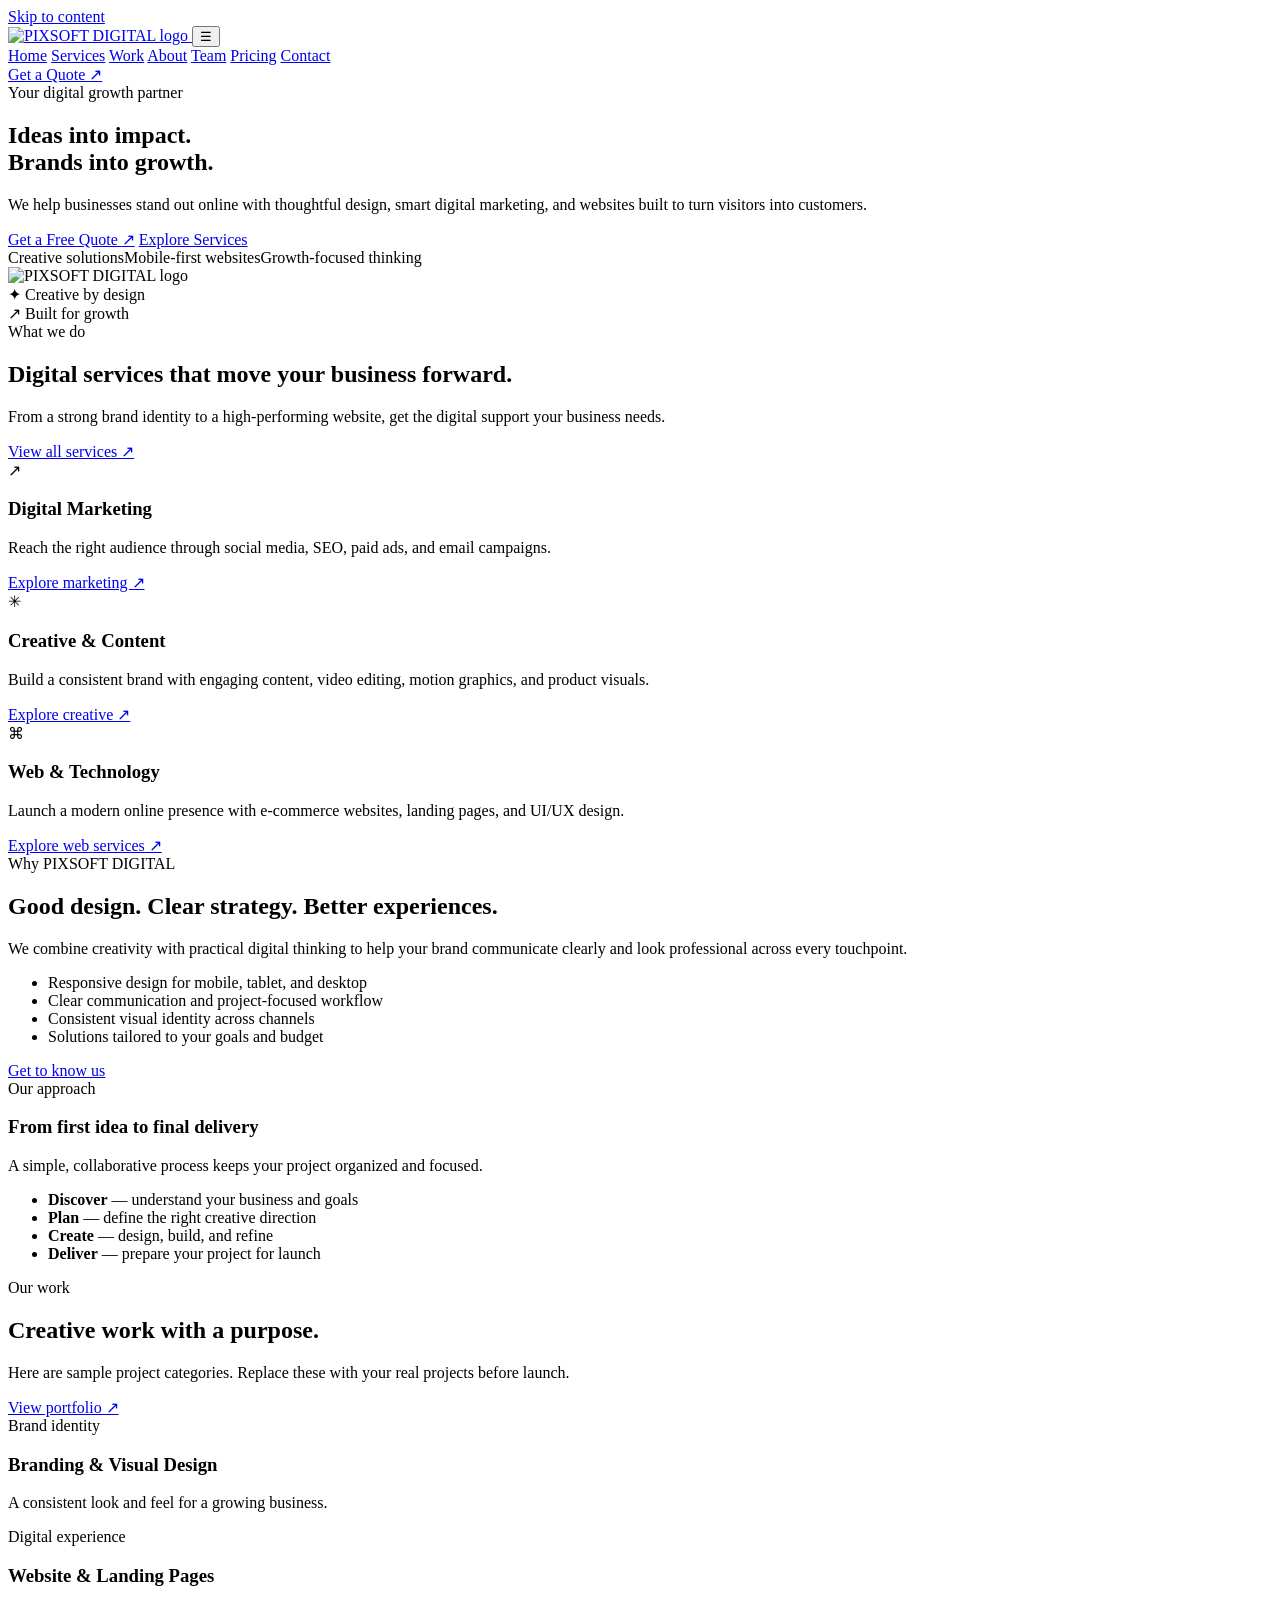
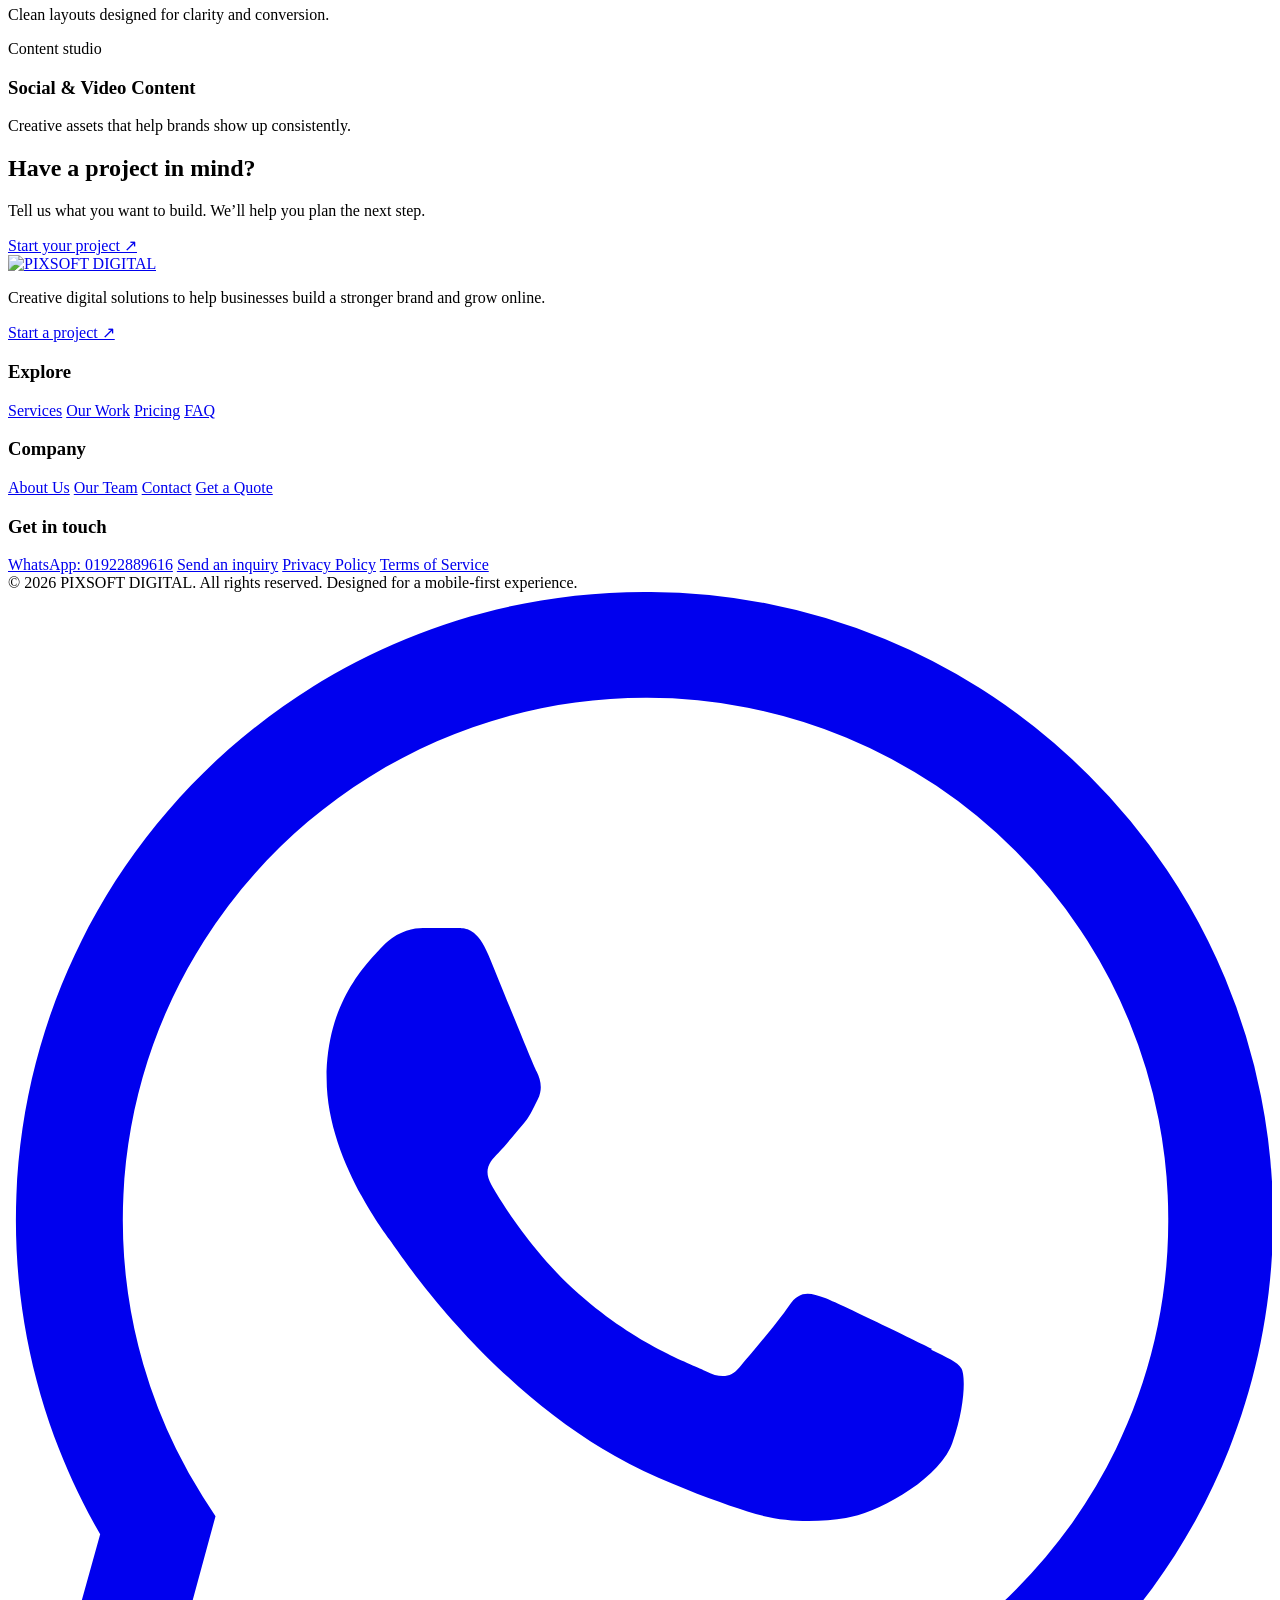
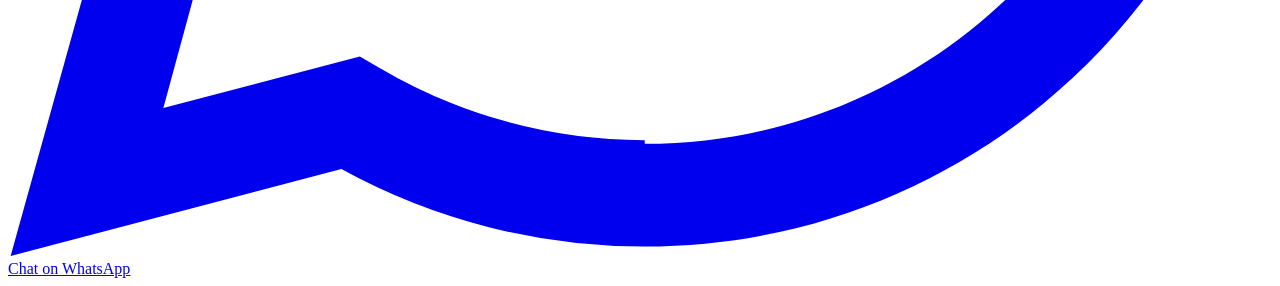
==== index.html @ 7b4cb377 "Add files via upload" ====
<!doctype html>
<html lang="en">
<head>
  <meta charset="utf-8">
  <meta name="viewport" content="width=device-width, initial-scale=1, viewport-fit=cover">
  <meta name="theme-color" content="#050b19">
  <meta name="description" content="PIXSOFT DIGITAL offers creative digital marketing, branding, design, and web solutions for growing businesses.">
  <title>Digital Agency | PIXSOFT DIGITAL</title>
  <link rel="icon" href="assets/pixsoft-digital-logo.png" type="image/png">
  <link rel="stylesheet" href="assets/css/style.css">
</head>
<body>

<a class="skip-link" href="#main">Skip to content</a>
<header class="site-header">
  <div class="container nav-wrap">
    <a class="brand" href="index.html" aria-label="PIXSOFT DIGITAL home">
      <img src="assets/pixsoft-digital-logo.png" alt="PIXSOFT DIGITAL logo">
    </a>
    <button class="menu-toggle" type="button" aria-label="Open navigation menu" aria-expanded="false">☰</button>
    <nav class="nav-links" aria-label="Main navigation">
      <a href="index.html">Home</a>
      <a href="services.html">Services</a>
      <a href="portfolio.html">Work</a>
      <a href="about.html">About</a>
      <a href="team.html">Team</a>
      <a href="pricing.html">Pricing</a>
      <a href="contact.html">Contact</a>
    </nav>
    <a class="nav-cta" href="quote.html">Get a Quote <span aria-hidden="true">↗</span></a>
  </div>
</header>

<main id="main">

<section class="hero">
  <div class="container hero-grid">
    <div>
      <span class="eyebrow">Your digital growth partner</span>
      <h1>Ideas into impact.<br><span class="gradient-text">Brands into growth.</span></h1>
      <p class="lead">We help businesses stand out online with thoughtful design, smart digital marketing, and websites built to turn visitors into customers.</p>
      <div class="hero-actions">
        <a class="btn btn-primary" href="quote.html">Get a Free Quote <span>↗</span></a>
        <a class="btn btn-secondary" href="services.html">Explore Services</a>
      </div>
      <div class="hero-note"><span>Creative solutions</span><span>Mobile-first websites</span><span>Growth-focused thinking</span></div>
    </div>
    <div class="hero-art" aria-label="PIXSOFT DIGITAL brand artwork">
      <div class="hero-orb"></div>
      <div class="hero-logo-card"><img src="assets/pixsoft-digital-logo.png" alt="PIXSOFT DIGITAL logo"></div>
      <div class="float-chip one">✦ Creative by design</div>
      <div class="float-chip two">↗ Built for growth</div>
    </div>
  </div>
</section>
<section class="section">
  <div class="container">
    <div class="section-head"><div><span class="eyebrow">What we do</span><h2>Digital services that move <span class="gradient-text">your business forward.</span></h2><p>From a strong brand identity to a high-performing website, get the digital support your business needs.</p></div><a class="text-link" href="services.html">View all services ↗</a></div>
    <div class="cards">
      <article class="card"><div class="service-icon">↗</div><h3>Digital Marketing</h3><p>Reach the right audience through social media, SEO, paid ads, and email campaigns.</p><a class="text-link" href="services.html#digital-marketing">Explore marketing ↗</a></article>
      <article class="card"><div class="service-icon">✳</div><h3>Creative & Content</h3><p>Build a consistent brand with engaging content, video editing, motion graphics, and product visuals.</p><a class="text-link" href="services.html#creative-content">Explore creative ↗</a></article>
      <article class="card"><div class="service-icon">⌘</div><h3>Web & Technology</h3><p>Launch a modern online presence with e-commerce websites, landing pages, and UI/UX design.</p><a class="text-link" href="services.html#web-technology">Explore web services ↗</a></article>
    </div>
  </div>
</section>
<section class="section">
  <div class="container split">
    <div><span class="eyebrow">Why PIXSOFT DIGITAL</span><h2>Good design. Clear strategy. <span class="gradient-text">Better experiences.</span></h2><p class="lead">We combine creativity with practical digital thinking to help your brand communicate clearly and look professional across every touchpoint.</p><ul class="check-list"><li>Responsive design for mobile, tablet, and desktop</li><li>Clear communication and project-focused workflow</li><li>Consistent visual identity across channels</li><li>Solutions tailored to your goals and budget</li></ul><div class="hero-actions"><a class="btn btn-secondary" href="about.html">Get to know us</a></div></div>
    <div class="feature-panel"><span class="eyebrow">Our approach</span><h3>From first idea to final delivery</h3><p class="muted">A simple, collaborative process keeps your project organized and focused.</p><ul class="check-list"><li><strong>Discover</strong> — understand your business and goals</li><li><strong>Plan</strong> — define the right creative direction</li><li><strong>Create</strong> — design, build, and refine</li><li><strong>Deliver</strong> — prepare your project for launch</li></ul></div>
  </div>
</section>
<section class="section">
  <div class="container">
    <div class="section-head"><div><span class="eyebrow">Our work</span><h2>Creative work with a <span class="gradient-text">purpose.</span></h2><p>Here are sample project categories. Replace these with your real projects before launch.</p></div><a class="text-link" href="portfolio.html">View portfolio ↗</a></div>
    <div class="cards">
      <article class="card project-card"><div class="project-visual"><span>Brand identity</span></div><div class="project-copy"><h3>Branding & Visual Design</h3><p>A consistent look and feel for a growing business.</p></div></article>
      <article class="card project-card"><div class="project-visual alt"><span>Digital experience</span></div><div class="project-copy"><h3>Website & Landing Pages</h3><p>Clean layouts designed for clarity and conversion.</p></div></article>
      <article class="card project-card"><div class="project-visual purple"><span>Content studio</span></div><div class="project-copy"><h3>Social & Video Content</h3><p>Creative assets that help brands show up consistently.</p></div></article>
    </div>
  </div>
</section>
<section class="section"><div class="container"><div class="cta-band"><div><h2>Have a project in mind?</h2><p>Tell us what you want to build. We’ll help you plan the next step.</p></div><a class="btn btn-primary" href="quote.html">Start your project ↗</a></div></div></section>

</main>

<footer class="site-footer">
  <div class="container footer-grid">
    <div class="footer-brand">
      <a href="index.html"><img src="assets/pixsoft-digital-logo.png" alt="PIXSOFT DIGITAL"></a>
      <p>Creative digital solutions to help businesses build a stronger brand and grow online.</p>
      <a class="text-link" href="quote.html">Start a project ↗</a>
    </div>
    <div class="footer-col">
      <h3>Explore</h3>
      <a href="services.html">Services</a>
      <a href="portfolio.html">Our Work</a>
      <a href="pricing.html">Pricing</a>
      <a href="faq.html">FAQ</a>
    </div>
    <div class="footer-col">
      <h3>Company</h3>
      <a href="about.html">About Us</a>
      <a href="team.html">Our Team</a>
      <a href="contact.html">Contact</a>
      <a href="quote.html">Get a Quote</a>
    </div>
    <div class="footer-col">
      <h3>Get in touch</h3>
      <a href="#" data-whatsapp>WhatsApp: 01922889616</a>
      <a href="contact.html">Send an inquiry</a>
      <a href="privacy-policy.html">Privacy Policy</a>
      <a href="terms.html">Terms of Service</a>
    </div>
  </div>
  <div class="container footer-bottom">
    <span>© <span data-year>2026</span> PIXSOFT DIGITAL. All rights reserved.</span>
    <span>Designed for a mobile-first experience.</span>
  </div>
</footer>
<a class="whatsapp-float" href="#" data-whatsapp aria-label="Chat with PIXSOFT DIGITAL on WhatsApp">
  <svg viewBox="0 0 24 24" fill="currentColor" aria-hidden="true"><path d="M20.52 3.48A11.82 11.82 0 0 0 12.08 0C5.5 0 .15 5.35.15 11.93c0 2.1.55 4.15 1.6 5.96L.05 24l6.28-1.65a11.9 11.9 0 0 0 5.75 1.47h.01c6.58 0 11.93-5.35 11.93-11.93a11.85 11.85 0 0 0-3.5-8.41ZM12.09 21.8h-.01a9.9 9.9 0 0 1-5.04-1.38l-.36-.21-3.73.98.99-3.64-.24-.37a9.85 9.85 0 0 1-1.52-5.25c0-5.47 4.45-9.92 9.93-9.92a9.86 9.86 0 0 1 7.02 2.91 9.86 9.86 0 0 1 2.9 7.03c0 5.47-4.45 9.92-9.94 9.92Zm5.45-7.43c-.3-.15-1.77-.87-2.04-.97-.27-.1-.47-.15-.67.15-.2.3-.77.97-.94 1.17-.17.2-.35.22-.65.07-.3-.15-1.26-.46-2.4-1.46-.89-.79-1.49-1.77-1.66-2.07-.17-.3-.02-.46.13-.61.13-.13.3-.35.45-.52.15-.17.2-.3.3-.5.1-.2.05-.37-.02-.52-.08-.15-.67-1.62-.92-2.22-.24-.58-.49-.5-.67-.51h-.57c-.2 0-.52.07-.79.37-.27.3-1.04 1.02-1.04 2.49s1.07 2.89 1.22 3.09c.15.2 2.1 3.2 5.08 4.49.71.31 1.26.5 1.69.64.71.23 1.36.2 1.87.12.57-.08 1.77-.72 2.02-1.42.25-.7.25-1.3.17-1.42-.07-.12-.27-.2-.57-.35Z"/></svg>
  <span>Chat on WhatsApp</span>
</a>
<script src="assets/js/main.js"></script>

</body>
</html>
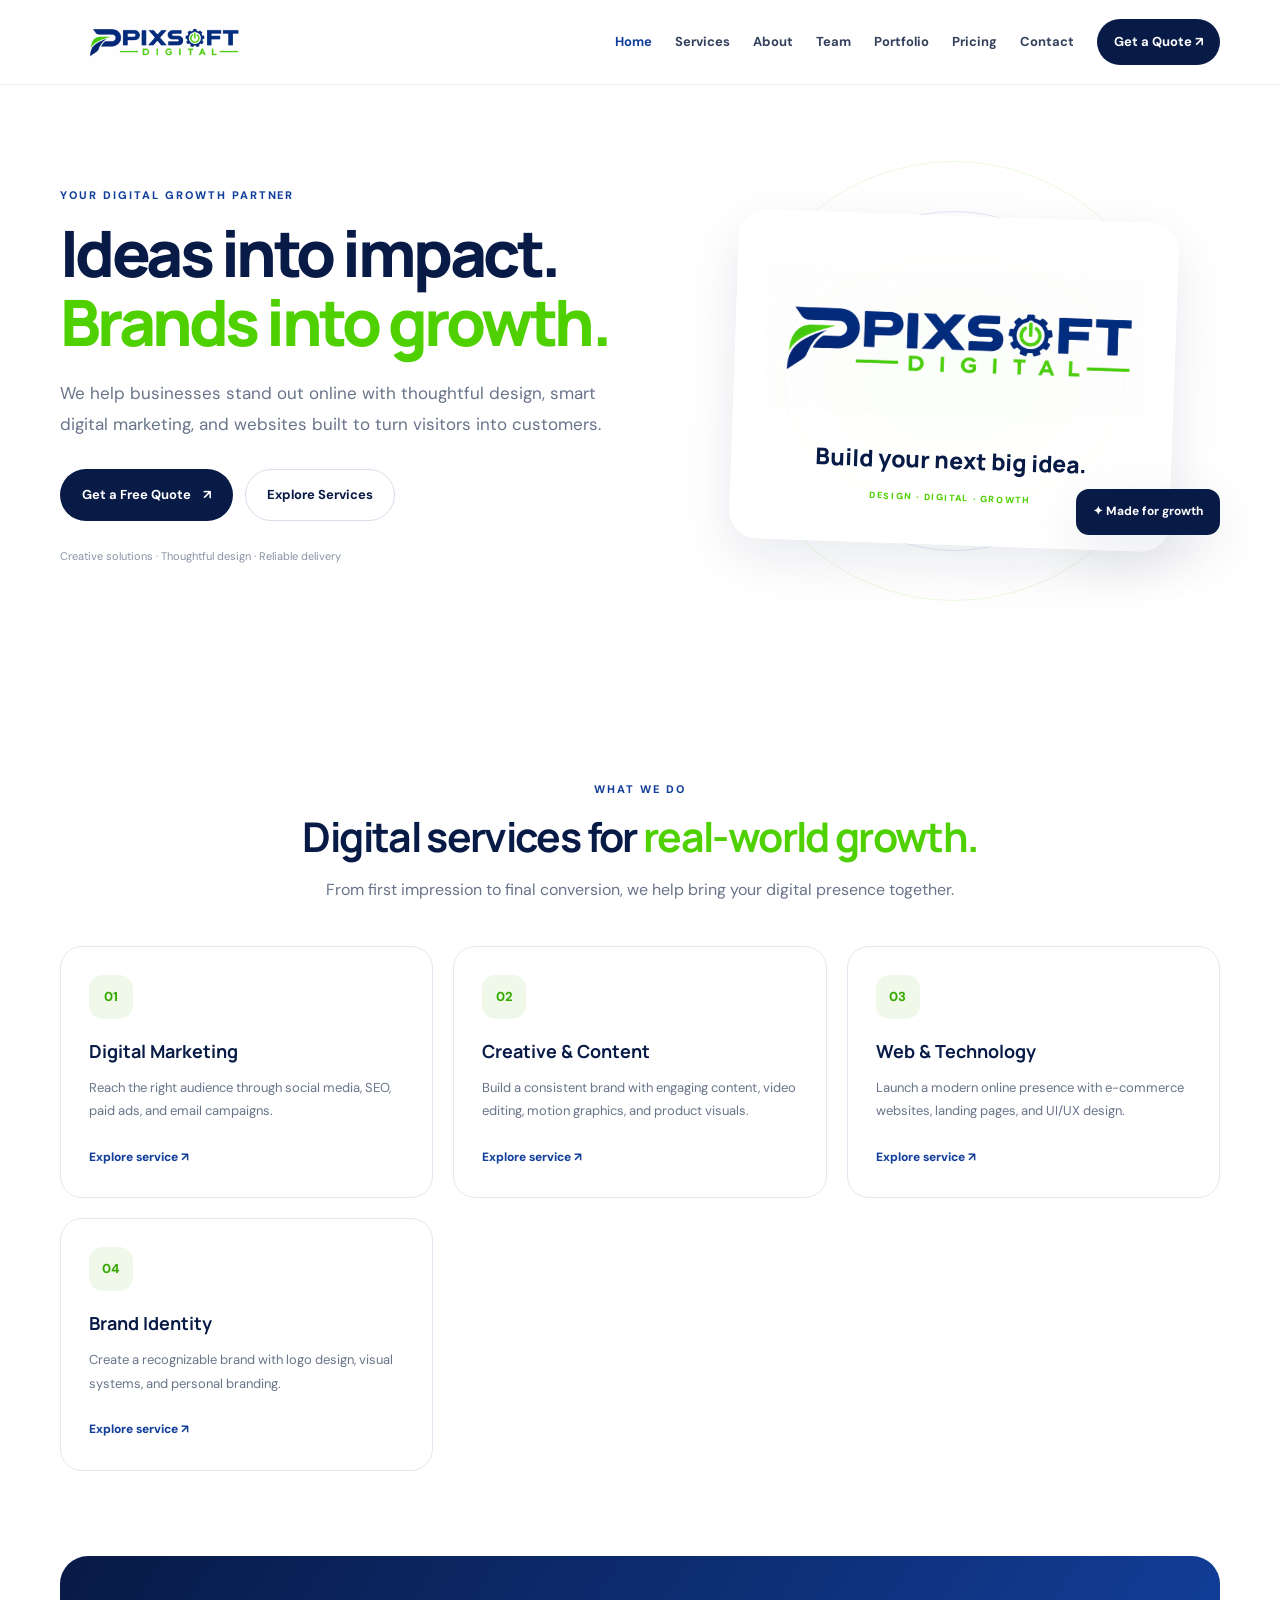
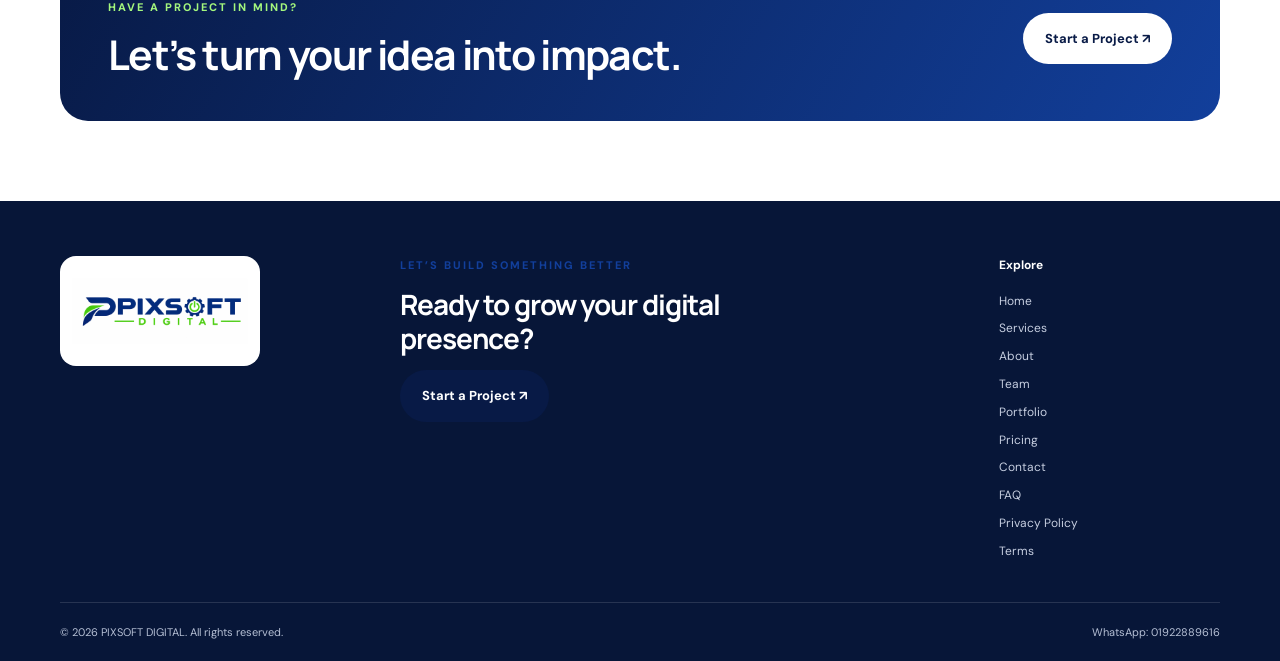
==== commit 059556f8: "Add files via upload" ====
--- a/index.html
+++ b/index.html
@@ -1,127 +1,31 @@
 <!doctype html>
 <html lang="en">
 <head>
-  <meta charset="utf-8">
-  <meta name="viewport" content="width=device-width, initial-scale=1, viewport-fit=cover">
-  <meta name="theme-color" content="#050b19">
-  <meta name="description" content="PIXSOFT DIGITAL offers creative digital marketing, branding, design, and web solutions for growing businesses.">
-  <title>Digital Agency | PIXSOFT DIGITAL</title>
-  <link rel="icon" href="assets/pixsoft-digital-logo.png" type="image/png">
-  <link rel="stylesheet" href="assets/css/style.css">
+<meta charset="utf-8"><meta name="viewport" content="width=device-width, initial-scale=1">
+<meta name="theme-color" content="#081a46">
+<meta name="description" content="We help businesses stand out online with thoughtful design, smart digital marketing, and websites built to turn visitors into customers.">
+<title>Home | PIXSOFT DIGITAL</title>
+<link rel="icon" type="image/png" href="assets/logo.png">
+<link rel="stylesheet" href="style.css">
 </head>
 <body>
-
-<a class="skip-link" href="#main">Skip to content</a>
-<header class="site-header">
-  <div class="container nav-wrap">
-    <a class="brand" href="index.html" aria-label="PIXSOFT DIGITAL home">
-      <img src="assets/pixsoft-digital-logo.png" alt="PIXSOFT DIGITAL logo">
-    </a>
-    <button class="menu-toggle" type="button" aria-label="Open navigation menu" aria-expanded="false">☰</button>
-    <nav class="nav-links" aria-label="Main navigation">
-      <a href="index.html">Home</a>
-      <a href="services.html">Services</a>
-      <a href="portfolio.html">Work</a>
-      <a href="about.html">About</a>
-      <a href="team.html">Team</a>
-      <a href="pricing.html">Pricing</a>
-      <a href="contact.html">Contact</a>
-    </nav>
-    <a class="nav-cta" href="quote.html">Get a Quote <span aria-hidden="true">↗</span></a>
-  </div>
-</header>
-
-<main id="main">
-
+<header class="site-header"><div class="container nav-wrap"><a class="brand" href="index.html"><img src="assets/logo.png" alt="PIXSOFT DIGITAL"><span class="sr-only">PIXSOFT DIGITAL</span></a><button class="menu-toggle" aria-label="Toggle navigation" aria-expanded="false">☰</button><nav class="main-nav" id="mainNav"><a href="index.html" aria-current="page">Home</a>
+<a href="services.html" >Services</a>
+<a href="about.html" >About</a>
+<a href="team.html" >Team</a>
+<a href="portfolio.html" >Portfolio</a>
+<a href="pricing.html" >Pricing</a>
+<a href="contact.html" >Contact</a><a class="nav-cta" href="quote.html">Get a Quote ↗</a></nav></div></header>
+<main>
 <section class="hero">
-  <div class="container hero-grid">
-    <div>
-      <span class="eyebrow">Your digital growth partner</span>
-      <h1>Ideas into impact.<br><span class="gradient-text">Brands into growth.</span></h1>
-      <p class="lead">We help businesses stand out online with thoughtful design, smart digital marketing, and websites built to turn visitors into customers.</p>
-      <div class="hero-actions">
-        <a class="btn btn-primary" href="quote.html">Get a Free Quote <span>↗</span></a>
-        <a class="btn btn-secondary" href="services.html">Explore Services</a>
-      </div>
-      <div class="hero-note"><span>Creative solutions</span><span>Mobile-first websites</span><span>Growth-focused thinking</span></div>
-    </div>
-    <div class="hero-art" aria-label="PIXSOFT DIGITAL brand artwork">
-      <div class="hero-orb"></div>
-      <div class="hero-logo-card"><img src="assets/pixsoft-digital-logo.png" alt="PIXSOFT DIGITAL logo"></div>
-      <div class="float-chip one">✦ Creative by design</div>
-      <div class="float-chip two">↗ Built for growth</div>
-    </div>
-  </div>
+  <div class="hero-copy"><p class="eyebrow">YOUR DIGITAL GROWTH PARTNER</p><h1>Ideas into impact.<br><span>Brands into growth.</span></h1><p class="lead">We help businesses stand out online with thoughtful design, smart digital marketing, and websites built to turn visitors into customers.</p>
+  <div class="actions"><a class="btn btn-primary" href="quote.html">Get a Free Quote <span>↗</span></a><a class="btn btn-outline" href="services.html">Explore Services</a></div>
+  <p class="microcopy">Creative solutions · Thoughtful design · Reliable delivery</p></div>
+  <div class="hero-art"><div class="orbit orbit-one"></div><div class="orbit orbit-two"></div><div class="art-card"><img src="assets/logo.png" alt="PIXSOFT DIGITAL logo"><p>Build your next big idea.</p><span>DESIGN · DIGITAL · GROWTH</span></div><div class="floating-tag">✦ Made for growth</div></div>
 </section>
-<section class="section">
-  <div class="container">
-    <div class="section-head"><div><span class="eyebrow">What we do</span><h2>Digital services that move <span class="gradient-text">your business forward.</span></h2><p>From a strong brand identity to a high-performing website, get the digital support your business needs.</p></div><a class="text-link" href="services.html">View all services ↗</a></div>
-    <div class="cards">
-      <article class="card"><div class="service-icon">↗</div><h3>Digital Marketing</h3><p>Reach the right audience through social media, SEO, paid ads, and email campaigns.</p><a class="text-link" href="services.html#digital-marketing">Explore marketing ↗</a></article>
-      <article class="card"><div class="service-icon">✳</div><h3>Creative & Content</h3><p>Build a consistent brand with engaging content, video editing, motion graphics, and product visuals.</p><a class="text-link" href="services.html#creative-content">Explore creative ↗</a></article>
-      <article class="card"><div class="service-icon">⌘</div><h3>Web & Technology</h3><p>Launch a modern online presence with e-commerce websites, landing pages, and UI/UX design.</p><a class="text-link" href="services.html#web-technology">Explore web services ↗</a></article>
-    </div>
-  </div>
-</section>
-<section class="section">
-  <div class="container split">
-    <div><span class="eyebrow">Why PIXSOFT DIGITAL</span><h2>Good design. Clear strategy. <span class="gradient-text">Better experiences.</span></h2><p class="lead">We combine creativity with practical digital thinking to help your brand communicate clearly and look professional across every touchpoint.</p><ul class="check-list"><li>Responsive design for mobile, tablet, and desktop</li><li>Clear communication and project-focused workflow</li><li>Consistent visual identity across channels</li><li>Solutions tailored to your goals and budget</li></ul><div class="hero-actions"><a class="btn btn-secondary" href="about.html">Get to know us</a></div></div>
-    <div class="feature-panel"><span class="eyebrow">Our approach</span><h3>From first idea to final delivery</h3><p class="muted">A simple, collaborative process keeps your project organized and focused.</p><ul class="check-list"><li><strong>Discover</strong> — understand your business and goals</li><li><strong>Plan</strong> — define the right creative direction</li><li><strong>Create</strong> — design, build, and refine</li><li><strong>Deliver</strong> — prepare your project for launch</li></ul></div>
-  </div>
-</section>
-<section class="section">
-  <div class="container">
-    <div class="section-head"><div><span class="eyebrow">Our work</span><h2>Creative work with a <span class="gradient-text">purpose.</span></h2><p>Here are sample project categories. Replace these with your real projects before launch.</p></div><a class="text-link" href="portfolio.html">View portfolio ↗</a></div>
-    <div class="cards">
-      <article class="card project-card"><div class="project-visual"><span>Brand identity</span></div><div class="project-copy"><h3>Branding & Visual Design</h3><p>A consistent look and feel for a growing business.</p></div></article>
-      <article class="card project-card"><div class="project-visual alt"><span>Digital experience</span></div><div class="project-copy"><h3>Website & Landing Pages</h3><p>Clean layouts designed for clarity and conversion.</p></div></article>
-      <article class="card project-card"><div class="project-visual purple"><span>Content studio</span></div><div class="project-copy"><h3>Social & Video Content</h3><p>Creative assets that help brands show up consistently.</p></div></article>
-    </div>
-  </div>
-</section>
-<section class="section"><div class="container"><div class="cta-band"><div><h2>Have a project in mind?</h2><p>Tell us what you want to build. We’ll help you plan the next step.</p></div><a class="btn btn-primary" href="quote.html">Start your project ↗</a></div></div></section>
-
-</main>
-
-<footer class="site-footer">
-  <div class="container footer-grid">
-    <div class="footer-brand">
-      <a href="index.html"><img src="assets/pixsoft-digital-logo.png" alt="PIXSOFT DIGITAL"></a>
-      <p>Creative digital solutions to help businesses build a stronger brand and grow online.</p>
-      <a class="text-link" href="quote.html">Start a project ↗</a>
-    </div>
-    <div class="footer-col">
-      <h3>Explore</h3>
-      <a href="services.html">Services</a>
-      <a href="portfolio.html">Our Work</a>
-      <a href="pricing.html">Pricing</a>
-      <a href="faq.html">FAQ</a>
-    </div>
-    <div class="footer-col">
-      <h3>Company</h3>
-      <a href="about.html">About Us</a>
-      <a href="team.html">Our Team</a>
-      <a href="contact.html">Contact</a>
-      <a href="quote.html">Get a Quote</a>
-    </div>
-    <div class="footer-col">
-      <h3>Get in touch</h3>
-      <a href="#" data-whatsapp>WhatsApp: 01922889616</a>
-      <a href="contact.html">Send an inquiry</a>
-      <a href="privacy-policy.html">Privacy Policy</a>
-      <a href="terms.html">Terms of Service</a>
-    </div>
-  </div>
-  <div class="container footer-bottom">
-    <span>© <span data-year>2026</span> PIXSOFT DIGITAL. All rights reserved.</span>
-    <span>Designed for a mobile-first experience.</span>
-  </div>
-</footer>
-<a class="whatsapp-float" href="#" data-whatsapp aria-label="Chat with PIXSOFT DIGITAL on WhatsApp">
-  <svg viewBox="0 0 24 24" fill="currentColor" aria-hidden="true"><path d="M20.52 3.48A11.82 11.82 0 0 0 12.08 0C5.5 0 .15 5.35.15 11.93c0 2.1.55 4.15 1.6 5.96L.05 24l6.28-1.65a11.9 11.9 0 0 0 5.75 1.47h.01c6.58 0 11.93-5.35 11.93-11.93a11.85 11.85 0 0 0-3.5-8.41ZM12.09 21.8h-.01a9.9 9.9 0 0 1-5.04-1.38l-.36-.21-3.73.98.99-3.64-.24-.37a9.85 9.85 0 0 1-1.52-5.25c0-5.47 4.45-9.92 9.93-9.92a9.86 9.86 0 0 1 7.02 2.91 9.86 9.86 0 0 1 2.9 7.03c0 5.47-4.45 9.92-9.94 9.92Zm5.45-7.43c-.3-.15-1.77-.87-2.04-.97-.27-.1-.47-.15-.67.15-.2.3-.77.97-.94 1.17-.17.2-.35.22-.65.07-.3-.15-1.26-.46-2.4-1.46-.89-.79-1.49-1.77-1.66-2.07-.17-.3-.02-.46.13-.61.13-.13.3-.35.45-.52.15-.17.2-.3.3-.5.1-.2.05-.37-.02-.52-.08-.15-.67-1.62-.92-2.22-.24-.58-.49-.5-.67-.51h-.57c-.2 0-.52.07-.79.37-.27.3-1.04 1.02-1.04 2.49s1.07 2.89 1.22 3.09c.15.2 2.1 3.2 5.08 4.49.71.31 1.26.5 1.69.64.71.23 1.36.2 1.87.12.57-.08 1.77-.72 2.02-1.42.25-.7.25-1.3.17-1.42-.07-.12-.27-.2-.57-.35Z"/></svg>
-  <span>Chat on WhatsApp</span>
-</a>
-<script src="assets/js/main.js"></script>
-
-</body>
-</html>
+<section class="section"><div class="section-heading"><p class="eyebrow">WHAT WE DO</p><h2>Digital services for <span>real-world growth.</span></h2><p>From first impression to final conversion, we help bring your digital presence together.</p></div>
+<div class="cards"><article class="service-card"><div class="card-icon">01</div><h3>Digital Marketing</h3><p>Reach the right audience through social media, SEO, paid ads, and email campaigns.</p><a href="services.html">Explore service ↗</a></article><article class="service-card"><div class="card-icon">02</div><h3>Creative & Content</h3><p>Build a consistent brand with engaging content, video editing, motion graphics, and product visuals.</p><a href="services.html">Explore service ↗</a></article><article class="service-card"><div class="card-icon">03</div><h3>Web & Technology</h3><p>Launch a modern online presence with e-commerce websites, landing pages, and UI/UX design.</p><a href="services.html">Explore service ↗</a></article><article class="service-card"><div class="card-icon">04</div><h3>Brand Identity</h3><p>Create a recognizable brand with logo design, visual systems, and personal branding.</p><a href="services.html">Explore service ↗</a></article></div></section>
+<section class="cta-band"><div><p class="eyebrow">HAVE A PROJECT IN MIND?</p><h2>Let’s turn your idea into impact.</h2></div><a class="btn btn-light" href="quote.html">Start a Project ↗</a></section></main>
+<footer class="site-footer"><div class="container footer-top"><a class="footer-brand" href="index.html"><img src="assets/logo.png" alt="PIXSOFT DIGITAL logo"></a><div><p class="eyebrow">LET’S BUILD SOMETHING BETTER</p><h2>Ready to grow your digital presence?</h2><a class="btn btn-primary" href="quote.html">Start a Project ↗</a></div><div class="footer-links"><strong>Explore</strong><a href="index.html">Home</a><a href="services.html">Services</a><a href="about.html">About</a><a href="team.html">Team</a><a href="portfolio.html">Portfolio</a><a href="pricing.html">Pricing</a><a href="contact.html">Contact</a><a href="faq.html">FAQ</a><a href="privacy-policy.html">Privacy Policy</a><a href="terms.html">Terms</a></div></div><div class="container footer-bottom"><span>© <span id="year"></span> PIXSOFT DIGITAL. All rights reserved.</span><a href="https://wa.me/880192289616" target="_blank" rel="noopener">WhatsApp: 01922889616</a></div></footer>
+<script src="script.js"></script>
+</body></html>
--- a/style.css
+++ b/style.css
@@ -0,0 +1,6 @@
+
+@import url('https://fonts.googleapis.com/css2?family=DM+Sans:wght@400;500;600;700&family=Manrope:wght@400;500;600;700;800&display=swap');
+:root{--navy:#081a46;--blue:#123f9b;--green:#4fd000;--ink:#17213b;--muted:#69748a;--pale:#f4f7fc;--line:#e3e8f1;--white:#fff;--radius:22px;--shadow:0 18px 55px rgba(8,26,70,.09)}
+*{box-sizing:border-box}html{scroll-behavior:smooth}body{margin:0;color:var(--ink);font-family:"DM Sans",Arial,sans-serif;line-height:1.65;background:#fff}a{color:inherit;text-decoration:none}img{max-width:100%;display:block}button,input,textarea,select{font:inherit}.container{width:min(1160px,calc(100% - 40px));margin-inline:auto}.site-header{position:sticky;top:0;z-index:50;background:rgba(255,255,255,.92);backdrop-filter:blur(16px);border-bottom:1px solid rgba(227,232,241,.8)}.nav-wrap{display:flex;align-items:center;justify-content:space-between;min-height:84px;gap:24px}.brand img{width:205px;height:62px;object-fit:contain}.main-nav{display:flex;align-items:center;gap:23px;font-size:13px;font-weight:700}.main-nav a{color:#34415c;transition:color .2s}.main-nav a:hover,.main-nav a[aria-current=page]{color:var(--blue)}.main-nav .nav-cta{padding:12px 17px;border-radius:999px;color:#fff;background:var(--navy)}.menu-toggle{display:none;border:0;background:var(--pale);border-radius:10px;padding:10px 13px;color:var(--navy)}.hero{width:min(1160px,calc(100% - 40px));margin:auto;min-height:610px;display:grid;grid-template-columns:1.05fr .95fr;align-items:center;gap:40px;padding:72px 0 90px}.eyebrow{font-size:11px;letter-spacing:.18em;font-weight:800;color:var(--blue);text-transform:uppercase;margin:0 0 14px}.hero h1,.page-intro h1{font-family:Manrope,Arial,sans-serif;font-weight:800;font-size:clamp(40px,5vw,66px);line-height:1.08;letter-spacing:-.055em;color:var(--navy);margin:0 0 22px}.hero h1 span,.section-heading h2 span{color:var(--green)}.lead{font-size:17px;line-height:1.8;color:var(--muted);max-width:620px}.actions{display:flex;flex-wrap:wrap;gap:12px;margin-top:30px}.btn{display:inline-flex;align-items:center;justify-content:center;gap:12px;border:1px solid transparent;border-radius:999px;padding:14px 21px;font-weight:700;font-size:13px;cursor:pointer;transition:transform .2s,box-shadow .2s}.btn:hover{transform:translateY(-2px);box-shadow:0 10px 25px rgba(8,26,70,.12)}.btn-primary{background:var(--navy);color:#fff}.btn-outline{border-color:#d7deea;background:#fff;color:var(--navy)}.btn-light{background:#fff;color:var(--navy)}.microcopy{font-size:11px;color:#8992a4;margin-top:26px}.hero-art{position:relative;min-height:380px;display:grid;place-items:center;background:radial-gradient(ellipse at center,rgba(79,208,0,.11),transparent 60%)}.art-card{width:min(440px,100%);padding:35px 28px;border:1px solid rgba(255,255,255,.9);border-radius:28px;background:rgba(255,255,255,.84);box-shadow:var(--shadow);text-align:center;transform:rotate(2deg);z-index:2}.art-card img{width:100%;height:180px;object-fit:contain}.art-card p{font-family:Manrope,sans-serif;font-size:23px;font-weight:800;color:var(--navy);margin:10px 0 3px}.art-card span{font-size:9px;letter-spacing:.18em;color:var(--green);font-weight:800}.orbit{position:absolute;border:1px solid rgba(18,63,155,.12);border-radius:50%;width:340px;height:340px}.orbit-two{width:440px;height:440px;border-color:rgba(79,208,0,.12)}.floating-tag{position:absolute;right:0;bottom:36px;background:var(--navy);color:#fff;padding:13px 17px;border-radius:13px;font-size:12px;font-weight:700;z-index:3;box-shadow:var(--shadow)}.section{padding:85px 0;width:min(1160px,calc(100% - 40px));margin:auto}.section-heading{text-align:center;max-width:680px;margin:0 auto 42px}.section-heading h2,.split h2,.cta-band h2,.footer-top h2{font-family:Manrope,sans-serif;color:var(--navy);font-size:clamp(28px,3.2vw,42px);line-height:1.2;letter-spacing:-.04em;margin:0 0 15px}.section-heading>p:last-child{color:var(--muted)}.cards{display:grid;grid-template-columns:repeat(3,minmax(0,1fr));gap:20px}.service-card,.price-card{padding:28px;border:1px solid var(--line);border-radius:var(--radius);background:#fff;transition:transform .25s,box-shadow .25s,border-color .25s}.service-card:hover,.price-card:hover{transform:translateY(-5px);box-shadow:var(--shadow);border-color:#c8d7f2}.card-icon{width:44px;height:44px;display:grid;place-items:center;border-radius:14px;background:#eff8e9;color:#35a900;font-weight:800;font-size:13px}.service-card h3,.price-card h3,.project-meta h3{font-family:Manrope,sans-serif;color:var(--navy);font-size:18px;line-height:1.35;margin:20px 0 10px}.service-card p,.price-card p,.project-meta p{font-size:13px;color:var(--muted);line-height:1.8}.service-card>a{display:inline-block;margin-top:12px;font-size:12px;color:var(--blue);font-weight:800}.cta-band{width:min(1160px,calc(100% - 40px));margin:0 auto 80px;padding:42px 48px;border-radius:28px;background:linear-gradient(120deg,#081a46,#123f9b);display:flex;align-items:center;justify-content:space-between;gap:30px}.cta-band .eyebrow{color:#a4f77d}.cta-band h2{color:#fff;margin:0}.page-intro{padding:95px 20px 50px;text-align:center;background:radial-gradient(ellipse at 50% 0,rgba(79,208,0,.10),transparent 65%),var(--pale)}.page-intro h1{font-size:clamp(38px,5vw,58px);max-width:850px;margin:0 auto 18px}.page-intro .lead{margin:0 auto}.page-intro+.section{padding-top:55px}.split{display:grid;grid-template-columns:.8fr 1.2fr;gap:70px;align-items:start}.split p{color:var(--muted)}.check-list{padding-left:0;list-style:none}.check-list li{margin:12px 0;color:#4c5870}.check-list li:before{content:"✓";display:inline-grid;place-items:center;width:22px;height:22px;border-radius:50%;background:#eff8e9;color:#35a900;font-weight:800;margin-right:10px}.avatar{width:78px;height:78px;display:grid;place-items:center;border-radius:22px;background:linear-gradient(135deg,#eaf4ff,#eaffdf);color:var(--blue);font-family:Manrope,sans-serif;font-size:22px;font-weight:800}.team-card h3{margin-top:18px}.note{font-size:12px;color:#8790a2;margin-top:24px}.project-card{border:1px solid var(--line);border-radius:var(--radius);overflow:hidden;background:#fff}.project-visual{height:190px;display:flex;align-items:end;padding:20px;background:linear-gradient(135deg,#e9f0ff,#d9ffcb)}.project-visual span{font-size:10px;letter-spacing:.14em;font-weight:800;color:var(--blue)}.visual-2{background:linear-gradient(135deg,#dbe4ff,#b4c8ff)}.visual-3{background:linear-gradient(135deg,#e3ffd6,#a6ed83)}.project-meta{padding:0 22px 18px}.project-meta h3{margin-bottom:4px}.price-card{padding:32px}.price-card .eyebrow{margin:0}.price-card .btn{margin-top:15px}.contact-form{display:grid;gap:17px;padding:28px;border:1px solid var(--line);border-radius:var(--radius);box-shadow:var(--shadow);background:#fff}.contact-form label{display:grid;gap:7px;font-size:12px;font-weight:800;color:var(--navy)}.contact-form input,.contact-form textarea,.contact-form select{width:100%;padding:13px 14px;border:1px solid #dfe5ef;border-radius:12px;outline:none;background:#fff;color:var(--ink);font-weight:400}.contact-form input:focus,.contact-form textarea:focus,.contact-form select:focus{border-color:var(--blue);box-shadow:0 0 0 3px rgba(18,63,155,.08)}.contact-line{padding:18px;border-radius:14px;background:var(--pale)}.narrow{max-width:760px}.faq-list details{padding:22px 0;border-bottom:1px solid var(--line)}.faq-list summary{font-family:Manrope,sans-serif;font-weight:800;color:var(--navy);cursor:pointer}.faq-list details p,.legal-copy p{color:var(--muted)}.legal-copy{max-width:850px}.legal-copy h2{font-family:Manrope,sans-serif;color:var(--navy);margin-top:30px}.site-footer{background:#071638;color:#fff;padding:55px 0 0}.footer-top{display:grid;grid-template-columns:.8fr 1.5fr .6fr;gap:45px;padding-bottom:40px}.footer-brand img{width:200px;height:110px;object-fit:contain;background:#fff;border-radius:16px;padding:12px}.footer-top h2{font-size:28px;color:#fff;max-width:440px}.footer-links{display:grid;align-content:start;gap:8px;font-size:12px;color:#c6cee0}.footer-links strong{color:#fff;margin-bottom:8px}.footer-links a:hover,.footer-bottom a:hover{color:#a4f77d}.footer-bottom{border-top:1px solid rgba(255,255,255,.13);padding:20px 0;display:flex;justify-content:space-between;gap:20px;font-size:11px;color:#b5bfd4}.sr-only{position:absolute;width:1px;height:1px;padding:0;margin:-1px;overflow:hidden;clip:rect(0,0,0,0);white-space:nowrap;border:0}
+@media(max-width:980px){.main-nav{gap:13px;font-size:12px}.brand img{width:165px}.hero{gap:20px}.cards{grid-template-columns:repeat(2,minmax(0,1fr))}.footer-top{grid-template-columns:1fr 1.5fr}.footer-links{grid-column:1/-1;display:flex;flex-wrap:wrap;gap:16px}.footer-links strong{width:100%}}
+@media(max-width:720px){.container,.hero,.section,.cta-band{width:min(100% - 32px,560px)}.nav-wrap{min-height:72px}.brand img{width:155px;height:55px}.menu-toggle{display:block}.main-nav{display:none;position:absolute;top:72px;left:0;right:0;background:#fff;padding:18px 24px 24px;box-shadow:0 20px 30px rgba(8,26,70,.1);align-items:stretch;flex-direction:column;gap:0}.main-nav.open{display:flex}.main-nav a{padding:12px 0}.main-nav .nav-cta{text-align:center;margin-top:8px;padding:12px}.hero{grid-template-columns:1fr;padding:55px 0 45px;gap:18px}.hero h1{font-size:clamp(39px,11vw,56px)}.hero-art{min-height:310px}.art-card{width:90%;padding:22px}.art-card img{height:135px}.art-card p{font-size:20px}.orbit{width:260px;height:260px}.orbit-two{width:320px;height:320px}.floating-tag{right:0;bottom:12px}.section{padding:60px 0}.cards{grid-template-columns:1fr}.cta-band{padding:30px 24px;align-items:flex-start;flex-direction:column;margin-bottom:55px}.page-intro{padding:65px 20px 35px}.page-intro h1{font-size:39px}.page-intro+.section{padding-top:35px}.split{grid-template-columns:1fr;gap:20px}.footer-top{grid-template-columns:1fr;gap:28px}.footer-links{grid-column:auto}.footer-bottom{flex-direction:column;gap:8px}.contact-form{padding:20px}}
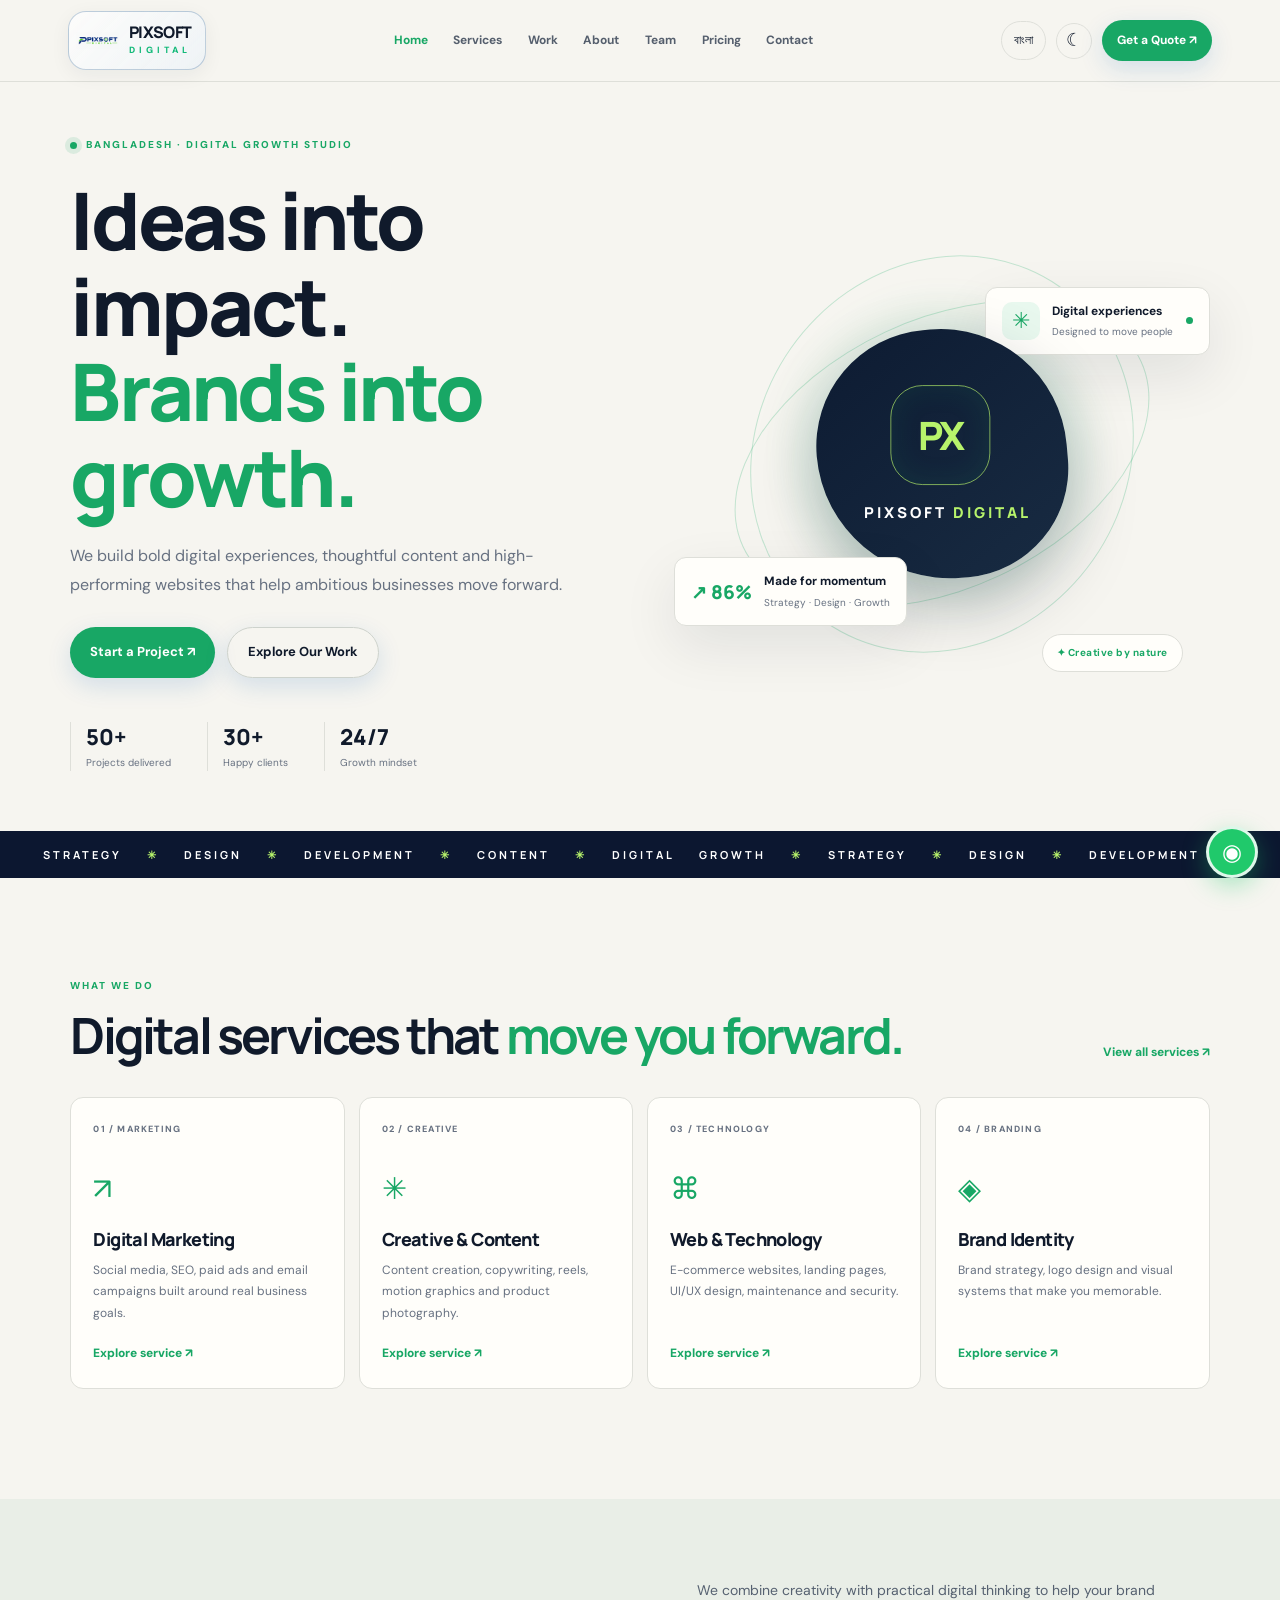
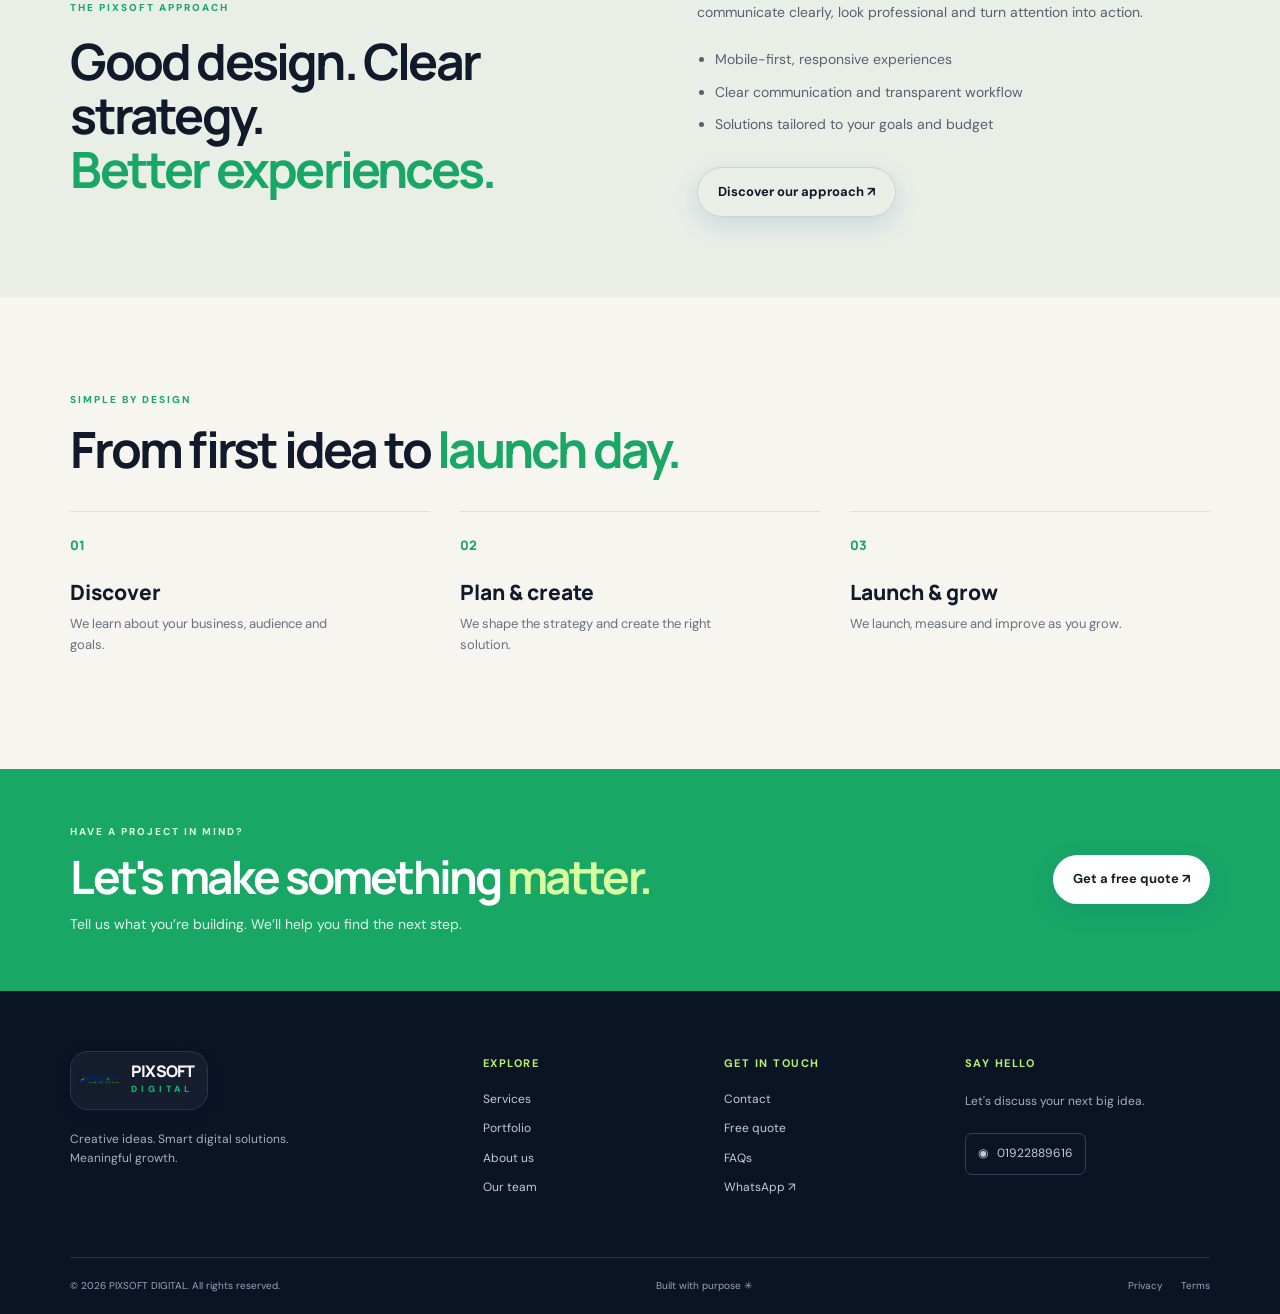
==== commit e791c3db: "Add files via upload" ====
--- a/index.html
+++ b/index.html
@@ -1,31 +1,43 @@
 <!doctype html>
 <html lang="en">
 <head>
-<meta charset="utf-8"><meta name="viewport" content="width=device-width, initial-scale=1">
-<meta name="theme-color" content="#081a46">
-<meta name="description" content="We help businesses stand out online with thoughtful design, smart digital marketing, and websites built to turn visitors into customers.">
-<title>Home | PIXSOFT DIGITAL</title>
-<link rel="icon" type="image/png" href="assets/logo.png">
+<meta charset="utf-8"><meta name="viewport" content="width=device-width,initial-scale=1">
+<meta name="description" content="PIXSOFT DIGITAL — creative digital solutions for ambitious businesses.">
+<title>PIXSOFT DIGITAL — Digital Growth Studio</title>
+<link rel="icon" type="image/png" href="assets/favicon.png">
 <link rel="stylesheet" href="style.css">
 </head>
 <body>
-<header class="site-header"><div class="container nav-wrap"><a class="brand" href="index.html"><img src="assets/logo.png" alt="PIXSOFT DIGITAL"><span class="sr-only">PIXSOFT DIGITAL</span></a><button class="menu-toggle" aria-label="Toggle navigation" aria-expanded="false">☰</button><nav class="main-nav" id="mainNav"><a href="index.html" aria-current="page">Home</a>
-<a href="services.html" >Services</a>
-<a href="about.html" >About</a>
-<a href="team.html" >Team</a>
-<a href="portfolio.html" >Portfolio</a>
-<a href="pricing.html" >Pricing</a>
-<a href="contact.html" >Contact</a><a class="nav-cta" href="quote.html">Get a Quote ↗</a></nav></div></header>
+<header class="site-header">
+  <a class="brand" href="index.html" aria-label="PIXSOFT DIGITAL home"><img src="assets/logo.png" alt="PX logo"><span class="brand-wordmark">PIXSOFT<small>DIGITAL</small></span></a>
+  <button class="menu-toggle" aria-label="Open navigation" aria-expanded="false">☰</button>
+  <nav class="nav" id="nav">
+    <a href="index.html" class="active" data-en="Home" data-bn="হোম">Home</a><a href="services.html" data-en="Services" data-bn="সার্ভিস">Services</a><a href="portfolio.html" data-en="Work" data-bn="কাজ">Work</a><a href="about.html" data-en="About" data-bn="আমাদের সম্পর্কে">About</a><a href="team.html" data-en="Team" data-bn="টিম">Team</a><a href="pricing.html" data-en="Pricing" data-bn="প্যাকেজ">Pricing</a><a href="contact.html" data-en="Contact" data-bn="যোগাযোগ">Contact</a>
+  </nav>
+  <div class="header-actions"><button class="language" id="languageBtn">বাংলা</button><button class="theme-toggle" id="themeBtn" aria-label="Toggle theme">☾</button><a class="btn btn-small" href="quote.html" data-en="Get a Quote ↗" data-bn="কোট নিন ↗">Get a Quote ↗</a></div>
+</header>
 <main>
-<section class="hero">
-  <div class="hero-copy"><p class="eyebrow">YOUR DIGITAL GROWTH PARTNER</p><h1>Ideas into impact.<br><span>Brands into growth.</span></h1><p class="lead">We help businesses stand out online with thoughtful design, smart digital marketing, and websites built to turn visitors into customers.</p>
-  <div class="actions"><a class="btn btn-primary" href="quote.html">Get a Free Quote <span>↗</span></a><a class="btn btn-outline" href="services.html">Explore Services</a></div>
-  <p class="microcopy">Creative solutions · Thoughtful design · Reliable delivery</p></div>
-  <div class="hero-art"><div class="orbit orbit-one"></div><div class="orbit orbit-two"></div><div class="art-card"><img src="assets/logo.png" alt="PIXSOFT DIGITAL logo"><p>Build your next big idea.</p><span>DESIGN · DIGITAL · GROWTH</span></div><div class="floating-tag">✦ Made for growth</div></div>
+<section class="hero section-wrap">
+  <div class="hero-copy"><div class="eyebrow"><span class="pulse"></span><span data-en="BANGLADESH · DIGITAL GROWTH STUDIO" data-bn="বাংলাদেশ · ডিজিটাল গ্রোথ স্টুডিও">BANGLADESH · DIGITAL GROWTH STUDIO</span></div>
+  <h1 data-en="Ideas into impact.<br><em>Brands into growth.</em>" data-bn="আইডিয়া থেকে প্রভাব।<br><em>ব্র্যান্ড থেকে প্রবৃদ্ধি।</em>">Ideas into impact.<br><em>Brands into growth.</em></h1>
+  <p class="hero-text" data-en="We build bold digital experiences, thoughtful content and high-performing websites that help ambitious businesses move forward." data-bn="আমরা তৈরি করি আকর্ষণীয় ডিজিটাল অভিজ্ঞতা, মানসম্মত কনটেন্ট ও কার্যকর ওয়েবসাইট—যা আপনার ব্যবসাকে এগিয়ে নেয়।">We build bold digital experiences, thoughtful content and high-performing websites that help ambitious businesses move forward.</p>
+  <div class="hero-buttons"><a class="btn" href="quote.html" data-en="Start a Project ↗" data-bn="প্রজেক্ট শুরু করুন ↗">Start a Project ↗</a><a class="btn btn-ghost" href="portfolio.html" data-en="Explore Our Work" data-bn="আমাদের কাজ দেখুন">Explore Our Work</a></div>
+  <div class="trust-row"><div><strong>50+</strong><span data-en="Projects delivered" data-bn="প্রজেক্ট সম্পন্ন">Projects delivered</span></div><div><strong>30+</strong><span data-en="Happy clients" data-bn="সন্তুষ্ট ক্লায়েন্ট">Happy clients</span></div><div><strong>24/7</strong><span data-en="Growth mindset" data-bn="সবসময় উন্নয়নের লক্ষ্য">Growth mindset</span></div></div></div>
+  <div class="hero-art"><div class="art-glow"></div><div class="orbit orbit-one"></div><div class="orbit orbit-two"></div><div class="hero-card card-top"><span class="card-icon">✳</span><div><b>Digital experiences</b><small>Designed to move people</small></div><span class="status-dot"></span></div><div class="hero-core"><div class="core-ring"><span>PX</span></div><div class="core-label">PIXSOFT <i>DIGITAL</i></div></div><div class="hero-card card-bottom"><span class="metric">↗ 86%</span><div><b>Made for momentum</b><small>Strategy · Design · Growth</small></div></div><div class="floating-tag">✦ Creative by nature</div></div>
 </section>
-<section class="section"><div class="section-heading"><p class="eyebrow">WHAT WE DO</p><h2>Digital services for <span>real-world growth.</span></h2><p>From first impression to final conversion, we help bring your digital presence together.</p></div>
-<div class="cards"><article class="service-card"><div class="card-icon">01</div><h3>Digital Marketing</h3><p>Reach the right audience through social media, SEO, paid ads, and email campaigns.</p><a href="services.html">Explore service ↗</a></article><article class="service-card"><div class="card-icon">02</div><h3>Creative & Content</h3><p>Build a consistent brand with engaging content, video editing, motion graphics, and product visuals.</p><a href="services.html">Explore service ↗</a></article><article class="service-card"><div class="card-icon">03</div><h3>Web & Technology</h3><p>Launch a modern online presence with e-commerce websites, landing pages, and UI/UX design.</p><a href="services.html">Explore service ↗</a></article><article class="service-card"><div class="card-icon">04</div><h3>Brand Identity</h3><p>Create a recognizable brand with logo design, visual systems, and personal branding.</p><a href="services.html">Explore service ↗</a></article></div></section>
-<section class="cta-band"><div><p class="eyebrow">HAVE A PROJECT IN MIND?</p><h2>Let’s turn your idea into impact.</h2></div><a class="btn btn-light" href="quote.html">Start a Project ↗</a></section></main>
-<footer class="site-footer"><div class="container footer-top"><a class="footer-brand" href="index.html"><img src="assets/logo.png" alt="PIXSOFT DIGITAL logo"></a><div><p class="eyebrow">LET’S BUILD SOMETHING BETTER</p><h2>Ready to grow your digital presence?</h2><a class="btn btn-primary" href="quote.html">Start a Project ↗</a></div><div class="footer-links"><strong>Explore</strong><a href="index.html">Home</a><a href="services.html">Services</a><a href="about.html">About</a><a href="team.html">Team</a><a href="portfolio.html">Portfolio</a><a href="pricing.html">Pricing</a><a href="contact.html">Contact</a><a href="faq.html">FAQ</a><a href="privacy-policy.html">Privacy Policy</a><a href="terms.html">Terms</a></div></div><div class="container footer-bottom"><span>© <span id="year"></span> PIXSOFT DIGITAL. All rights reserved.</span><a href="https://wa.me/880192289616" target="_blank" rel="noopener">WhatsApp: 01922889616</a></div></footer>
+<div class="ticker"><div>STRATEGY <span>✳</span> DESIGN <span>✳</span> DEVELOPMENT <span>✳</span> CONTENT <span>✳</span> DIGITAL GROWTH <span>✳</span> STRATEGY <span>✳</span> DESIGN <span>✳</span> DEVELOPMENT <span>✳</span></div></div>
+<section class="section-wrap services-preview"><div class="section-heading"><div><div class="eyebrow">WHAT WE DO</div><h2 data-en="Digital services that <em>move you forward.</em>" data-bn="ডিজিটাল সেবা যা <em>আপনাকে এগিয়ে নেয়।</em>">Digital services that <em>move you forward.</em></h2></div><a class="text-link" href="services.html" data-en="View all services ↗" data-bn="সব সার্ভিস দেখুন ↗">View all services ↗</a></div>
+<div class="service-grid">
+<a class="service-card" href="services.html"><span class="service-no">01 / MARKETING</span><span class="service-symbol">↗</span><h3>Digital Marketing</h3><p>Social media, SEO, paid ads and email campaigns built around real business goals.</p><span class="card-link">Explore service ↗</span></a>
+<a class="service-card" href="services.html"><span class="service-no">02 / CREATIVE</span><span class="service-symbol">✳</span><h3>Creative & Content</h3><p>Content creation, copywriting, reels, motion graphics and product photography.</p><span class="card-link">Explore service ↗</span></a>
+<a class="service-card" href="services.html"><span class="service-no">03 / TECHNOLOGY</span><span class="service-symbol">⌘</span><h3>Web & Technology</h3><p>E-commerce websites, landing pages, UI/UX design, maintenance and security.</p><span class="card-link">Explore service ↗</span></a>
+<a class="service-card" href="services.html"><span class="service-no">04 / BRANDING</span><span class="service-symbol">◈</span><h3>Brand Identity</h3><p>Brand strategy, logo design and visual systems that make you memorable.</p><span class="card-link">Explore service ↗</span></a>
+</div></section>
+<section class="feature-band"><div class="section-wrap feature-inner"><div><div class="eyebrow">THE PIXSOFT APPROACH</div><h2 data-en="Good design. Clear strategy.<br><em>Better experiences.</em>" data-bn="দারুণ ডিজাইন। পরিষ্কার কৌশল।<br><em>আরও ভালো অভিজ্ঞতা।</em>">Good design. Clear strategy.<br><em>Better experiences.</em></h2></div><div class="feature-copy"><p>We combine creativity with practical digital thinking to help your brand communicate clearly, look professional and turn attention into action.</p><ul><li>Mobile-first, responsive experiences</li><li>Clear communication and transparent workflow</li><li>Solutions tailored to your goals and budget</li></ul><a class="btn btn-ghost" href="about.html">Discover our approach ↗</a></div></div></section>
+<section class="section-wrap process"><div class="section-heading"><div><div class="eyebrow">SIMPLE BY DESIGN</div><h2>From first idea to <em>launch day.</em></h2></div></div><div class="process-grid"><div><span>01</span><h3>Discover</h3><p>We learn about your business, audience and goals.</p></div><div><span>02</span><h3>Plan & create</h3><p>We shape the strategy and create the right solution.</p></div><div><span>03</span><h3>Launch & grow</h3><p>We launch, measure and improve as you grow.</p></div></div></section>
+<section class="cta-section"><div class="section-wrap cta-inner"><div><div class="eyebrow">HAVE A PROJECT IN MIND?</div><h2>Let's make something <em>matter.</em></h2><p>Tell us what you’re building. We’ll help you find the next step.</p></div><a class="btn btn-light" href="quote.html">Get a free quote ↗</a></div></section>
+</main>
+<footer class="footer"><div class="section-wrap footer-main"><div class="footer-brand"><a class="brand" href="index.html" aria-label="PIXSOFT DIGITAL home"><img src="assets/logo.png" alt="PX logo"><span class="brand-wordmark">PIXSOFT<small>DIGITAL</small></span></a><p>Creative ideas. Smart digital solutions. Meaningful growth.</p></div><div><h4>Explore</h4><a href="services.html">Services</a><a href="portfolio.html">Portfolio</a><a href="about.html">About us</a><a href="team.html">Our team</a></div><div><h4>Get in touch</h4><a href="contact.html">Contact</a><a href="quote.html">Free quote</a><a href="faq.html">FAQs</a><a href="https://wa.me/8801922889616" target="_blank" rel="noopener">WhatsApp ↗</a></div><div><h4>Say hello</h4><p>Let's discuss your next big idea.</p><a class="footer-wa" href="https://wa.me/8801922889616" target="_blank" rel="noopener">◉ &nbsp; 01922889616</a></div></div><div class="section-wrap footer-bottom"><span>© <span id="year"></span> PIXSOFT DIGITAL. All rights reserved.</span><span>Built with purpose ✳</span><div><a href="privacy-policy.html">Privacy</a><a href="terms.html">Terms</a></div></div></footer>
+<a class="whatsapp-float" href="https://wa.me/8801922889616" target="_blank" rel="noopener" aria-label="Chat on WhatsApp">◉</a>
 <script src="script.js"></script>
 </body></html>
--- a/style.css
+++ b/style.css
@@ -1,6 +1,22 @@
+@import url('https://fonts.googleapis.com/css2?family=DM+Sans:wght@400;500;600;700&family=Manrope:wght@400;500;600;700;800&display=swap');
+:root{--bg:#f6f5f0;--paper:#fffefa;--ink:#101a2b;--muted:#677181;--line:#dedfd9;--accent:#18a765;--accent2:#b7f36b;--navy:#0c1730;--shadow:0 20px 55px rgba(13,25,44,.09)}
+*{box-sizing:border-box}html{scroll-behavior:smooth}body{margin:0;background:var(--bg);color:var(--ink);font-family:'DM Sans',sans-serif;line-height:1.6}a{color:inherit;text-decoration:none}button{font:inherit;cursor:pointer}.site-header{height:82px;display:flex;align-items:center;justify-content:space-between;padding:0 clamp(20px,5.3vw,84px);border-bottom:1px solid var(--line);background:rgba(246,245,240,.92);backdrop-filter:blur(16px);position:sticky;top:0;z-index:20}.brand{display:flex;align-items:center;gap:10px;font:800 20px Manrope,sans-serif;letter-spacing:-1px;line-height:1}.brand img{width:40px;height:40px;object-fit:contain}.brand-accent{color:var(--accent)}.brand small{display:block;font:700 8px 'DM Sans';letter-spacing:4px;margin-top:6px;color:var(--muted)}.nav{display:flex;gap:clamp(14px,2vw,30px);align-items:center}.nav a{font-size:12px;font-weight:700;color:#555f6d;transition:.2s}.nav a:hover,.nav a.active{color:var(--accent)}.header-actions{display:flex;align-items:center;gap:10px}.language,.theme-toggle{border:1px solid var(--line);background:transparent;border-radius:50px;padding:9px 12px;color:var(--ink);font-size:12px}.theme-toggle{font-size:18px;width:36px;height:36px;padding:0}.btn{display:inline-flex;align-items:center;justify-content:center;gap:10px;padding:14px 20px;background:var(--accent);color:white;border-radius:8px;font-weight:700;font-size:13px;box-shadow:0 8px 22px rgba(24,167,101,.18);transition:transform .2s,background .2s}.btn:hover{transform:translateY(-2px);background:#118b53}.btn-small{padding:11px 15px;font-size:12px}.btn-ghost{background:transparent;color:var(--ink);border:1px solid #cdd2cc;box-shadow:none}.btn-ghost:hover{color:white}.menu-toggle{display:none;background:transparent;border:0;font-size:24px}.section-wrap{width:min(1240px,89%);margin:0 auto}.hero{min-height:650px;display:grid;grid-template-columns:1.02fr .98fr;align-items:center;gap:4%;padding-top:55px;padding-bottom:60px}.eyebrow{font-size:10px;font-weight:800;letter-spacing:2px;color:var(--accent);display:flex;align-items:center;gap:9px}.pulse{width:7px;height:7px;border-radius:50%;background:var(--accent);box-shadow:0 0 0 5px rgba(24,167,101,.12)}h1,h2,h3,p{margin-top:0}h1,h2{font-family:Manrope,sans-serif;letter-spacing:-2.8px;line-height:1.08}h1{font-size:clamp(46px,6.2vw,83px);margin:24px 0 22px;font-weight:800}h1 em,h2 em{font-style:normal;color:var(--accent)}.hero-text{max-width:510px;color:var(--muted);font-size:16px;line-height:1.8}.hero-buttons{display:flex;gap:12px;flex-wrap:wrap;margin:28px 0 44px}.trust-row{display:flex;gap:36px}.trust-row div{display:flex;flex-direction:column;border-left:1px solid var(--line);padding-left:15px}.trust-row strong{font:800 22px Manrope;color:var(--ink)}.trust-row span{font-size:10px;color:var(--muted);margin-top:3px}.hero-art{height:475px;position:relative;display:grid;place-items:center;isolation:isolate}.art-glow{position:absolute;width:330px;height:330px;background:radial-gradient(circle,rgba(183,243,107,.36),rgba(24,167,101,.12) 48%,transparent 72%);filter:blur(10px);z-index:-1}.orbit{position:absolute;border:1px solid rgba(24,167,101,.23);border-radius:50%;transform:rotate(-25deg)}.orbit-one{width:440px;height:270px}.orbit-two{width:370px;height:410px;transform:rotate(35deg)}.hero-core{width:250px;height:250px;border-radius:48% 52% 45% 55%;background:linear-gradient(145deg,#0d1b32,#182b42);display:flex;align-items:center;justify-content:center;flex-direction:column;box-shadow:0 28px 65px rgba(11,25,44,.25);transform:rotate(-5deg);position:relative}.core-ring{width:100px;height:100px;border:1px solid rgba(183,243,107,.65);border-radius:32px;display:grid;place-items:center;transform:rotate(5deg);box-shadow:inset 0 0 30px rgba(24,167,101,.12)}.core-ring span{font:800 39px Manrope;color:#b7f36b;letter-spacing:-3px}.core-label{color:#fff;font:800 15px Manrope;letter-spacing:3px;margin-top:17px;transform:rotate(5deg)}.core-label i{color:#b7f36b;font-style:normal}.hero-card{position:absolute;background:var(--paper);border:1px solid var(--line);border-radius:12px;padding:14px 16px;display:flex;align-items:center;gap:12px;box-shadow:var(--shadow);min-width:225px}.hero-card b,.hero-card small{display:block}.hero-card b{font-size:12px}.hero-card small{font-size:10px;color:var(--muted);margin-top:3px}.card-icon{display:grid;place-items:center;width:38px;height:38px;border-radius:10px;background:#e8f8ee;color:var(--accent);font-size:22px}.status-dot{width:7px;height:7px;background:var(--accent);border-radius:50%;margin-left:auto}.card-top{top:70px;right:0}.card-bottom{bottom:66px;left:0}.metric{font:800 19px Manrope;color:var(--accent)}.floating-tag{position:absolute;bottom:20px;right:5%;font-size:10px;font-weight:700;letter-spacing:.5px;color:var(--accent);background:var(--paper);padding:10px 14px;border:1px solid var(--line);border-radius:30px}.ticker{overflow:hidden;background:var(--navy);color:white;padding:16px 0;font:700 11px Manrope;letter-spacing:3px;white-space:nowrap}.ticker div{word-spacing:20px;text-align:center}.ticker span{color:#b7f36b}.services-preview{padding-top:100px;padding-bottom:110px}.section-heading{display:flex;align-items:end;justify-content:space-between;gap:30px;margin-bottom:35px}.section-heading h2,.feature-inner h2,.cta-inner h2{font-size:clamp(32px,4vw,50px);margin:14px 0 0}.text-link,.card-link{font-size:12px;font-weight:800;color:var(--accent)}.service-grid{display:grid;grid-template-columns:repeat(4,1fr);gap:14px}.service-card{min-height:285px;background:var(--paper);border:1px solid var(--line);border-radius:13px;padding:24px 22px;position:relative;transition:.25s;display:flex;flex-direction:column}.service-card:hover{transform:translateY(-6px);border-color:rgba(24,167,101,.55);box-shadow:var(--shadow)}.service-no{font-size:9px;font-weight:800;letter-spacing:1.2px;color:var(--muted)}.service-symbol{font-size:30px;color:var(--accent);margin:28px 0 14px}.service-card h3{font:800 18px Manrope;letter-spacing:-.6px;margin-bottom:9px}.service-card p{font-size:12px;line-height:1.8;color:var(--muted);margin-bottom:20px}.card-link{margin-top:auto}.feature-band{background:#e9eee7;padding:80px 0}.feature-inner{display:grid;grid-template-columns:1fr 1fr;gap:10%;align-items:center}.feature-inner h2{margin-top:18px}.feature-copy{color:#566171;font-size:14px}.feature-copy ul{padding-left:18px;margin:20px 0 26px}.feature-copy li{padding:5px 0}.process{padding-top:95px;padding-bottom:100px}.process-grid{display:grid;grid-template-columns:repeat(3,1fr);gap:30px}.process-grid>div{border-top:1px solid var(--line);padding-top:20px}.process-grid span{font:800 13px Manrope;color:var(--accent)}.process-grid h3{font:800 21px Manrope;margin:20px 0 8px}.process-grid p{font-size:13px;color:var(--muted);max-width:280px}.cta-section{background:var(--accent);color:white;padding:55px 0}.cta-inner{display:flex;align-items:center;justify-content:space-between;gap:30px}.cta-inner .eyebrow{color:#d8ffdf}.cta-inner h2{margin:12px 0;font-size:clamp(32px,4vw,46px)}.cta-inner h2 em{color:#d9ff9e}.cta-inner p{margin-bottom:0;color:#e1f8e9;font-size:14px}.btn-light{background:#fff;color:#10231b;box-shadow:none}.btn-light:hover{background:#e8ffe9;color:#10231b}.footer{background:#0b1425;color:#f5f7fa}.footer-main{display:grid;grid-template-columns:1.5fr .8fr .8fr 1fr;gap:45px;padding-top:60px;padding-bottom:50px}.footer-brand p,.footer-main p{font-size:12px;color:#a5b0bf;max-width:260px;margin-top:20px}.footer-main h4{font-size:11px;letter-spacing:1.5px;text-transform:uppercase;margin:4px 0 18px;color:#b7f36b}.footer-main>div:not(:first-child)>a{display:block;font-size:12px;color:#c3cbd5;margin:10px 0}.footer-main a:hover{color:#b7f36b}.footer-wa{border:1px solid #344054;border-radius:7px;padding:10px 12px!important;display:inline-block!important}.footer-bottom{border-top:1px solid #273247;padding-top:20px;padding-bottom:20px;display:flex;justify-content:space-between;gap:20px;color:#98a5b6;font-size:10px}.footer-bottom div{display:flex;gap:18px}.whatsapp-float{position:fixed;bottom:22px;right:22px;width:52px;height:52px;border-radius:50%;display:grid;place-items:center;background:#20c96b;color:white;font-size:23px;box-shadow:0 8px 25px rgba(32,201,107,.35);z-index:25;border:3px solid rgba(255,255,255,.85)}body.dark{--bg:#0b1020;--paper:#111a2b;--ink:#f2f5f8;--muted:#a0adbd;--line:#283247;--shadow:0 20px 55px rgba(0,0,0,.24)}body.dark .site-header{background:rgba(11,16,32,.92)}body.dark .feature-band{background:#111d2d}body.dark .feature-copy{color:#a0adbd}body.dark .trust-row strong{color:#f2f5f8}body.dark .btn-ghost{color:#f2f5f8;border-color:#39455a}body.dark .card-icon{background:#18362b}body.dark .hero-card{background:#121b2d}body.dark .language,body.dark .theme-toggle{color:#f2f5f8}body.dark .floating-tag{background:#111a2b}
+@media(max-width:1050px){.nav{gap:14px}.nav a{font-size:11px}.header-actions .btn{display:none}.service-grid{grid-template-columns:repeat(2,1fr)}.hero{min-height:590px}.hero-art{transform:scale(.9)}}@media(max-width:760px){.site-header{height:70px;padding:0 5.5%}.menu-toggle{display:block;order:3;color:var(--ink)}.header-actions{margin-left:auto;margin-right:12px}.nav{display:none;position:absolute;top:70px;left:0;right:0;background:var(--paper);padding:18px 6%;border-bottom:1px solid var(--line);flex-direction:column;align-items:stretch;gap:0;box-shadow:var(--shadow)}.nav.open{display:flex}.nav a{padding:12px 0;border-bottom:1px solid var(--line);font-size:13px}.nav a:last-child{border:0}.hero{grid-template-columns:1fr;padding-top:65px;gap:10px}.hero-copy{order:1}.hero-art{order:2;height:360px;transform:scale(.85);margin:-5px -8%}.hero h1{font-size:clamp(44px,12vw,66px);letter-spacing:-2px}.hero-text{font-size:14px}.trust-row{gap:20px}.trust-row strong{font-size:19px}.trust-row span{font-size:9px}.card-top{right:2%;top:28px}.card-bottom{left:2%;bottom:30px}.services-preview{padding-top:70px;padding-bottom:70px}.section-heading{align-items:start;flex-direction:column}.section-heading h2,.feature-inner h2{letter-spacing:-1.5px}.service-grid{grid-template-columns:1fr 1fr;gap:10px}.service-card{padding:18px 15px;min-height:270px}.service-card h3{font-size:16px}.service-card p{font-size:11px}.service-symbol{margin:20px 0 12px}.feature-band{padding:60px 0}.feature-inner{grid-template-columns:1fr;gap:25px}.process{padding-top:65px;padding-bottom:65px}.process-grid{grid-template-columns:1fr;gap:18px}.process-grid>div{padding-top:16px}.process-grid h3{margin:10px 0 5px}.cta-inner{align-items:flex-start;flex-direction:column}.footer-main{grid-template-columns:1fr 1fr;gap:30px;padding-top:45px}.footer-brand{grid-column:1/-1}.footer-bottom{flex-wrap:wrap}.ticker div{text-align:left;padding-left:20px}}@media(max-width:390px){.service-grid{grid-template-columns:1fr}.service-card{min-height:230px}.hero-buttons .btn{width:100%}.trust-row{gap:12px}.trust-row div{padding-left:9px}.hero-art{margin-left:-13%;margin-right:-13%}.footer-main{gap:20px}.language{padding:8px 9px}}
+.inner-hero{padding-top:95px;padding-bottom:50px}.inner-hero h1{max-width:850px;margin:22px 0;font-size:clamp(42px,6vw,72px)}.inner-content{padding-bottom:100px}.inner-grid{margin-bottom:70px}.inner-cta{margin-top:60px;padding:36px;border:1px solid var(--line);border-radius:15px;background:var(--paper)}.inner-cta h2{font:800 30px Manrope;letter-spacing:-1px;margin-bottom:10px}.inner-cta p{color:var(--muted)}.quote-form{display:grid;grid-template-columns:1fr 1fr;gap:18px;background:var(--paper);border:1px solid var(--line);border-radius:14px;padding:clamp(20px,4vw,38px);max-width:850px}.quote-form label{display:flex;flex-direction:column;gap:8px;font-size:12px;font-weight:700}.quote-form input,.quote-form select,.quote-form textarea{width:100%;padding:13px 14px;border:1px solid var(--line);border-radius:7px;background:var(--bg);color:var(--ink);font:inherit;font-size:13px}.quote-form .full{grid-column:1/-1}.form-note{font-size:11px;color:var(--muted);margin:0}.inner-hero+.inner-content{padding-top:5px}@media(max-width:760px){.inner-hero{padding-top:65px}.quote-form{grid-template-columns:1fr}.quote-form .full{grid-column:auto}.inner-cta{padding:24px}.inner-grid{grid-template-columns:1fr 1fr}}
+/* Premium service page and distinctive CTA buttons */
+.btn-spark{background:linear-gradient(115deg,#10294a,#167f58);border:1px solid rgba(183,243,107,.5);border-radius:999px;padding:14px 22px;box-shadow:0 10px 28px rgba(16,41,74,.2)}.btn-spark span,.btn-whatsapp span{display:inline-grid;place-items:center;width:23px;height:23px;border-radius:50%;background:rgba(255,255,255,.18)}.btn-spark:hover{background:linear-gradient(115deg,#167f58,#10294a)}.btn-outline{border-radius:999px;padding:13px 21px}.btn-whatsapp{border-radius:999px;background:#1eaa68;color:white;box-shadow:0 9px 22px rgba(30,170,104,.2)}.btn-whatsapp:hover{background:#138652}.service-details{padding-bottom:90px}.service-category{margin:30px 0 76px}.category-head{display:grid;grid-template-columns:70px 1fr;gap:20px;align-items:start;margin-bottom:28px}.category-number{font:800 40px Manrope,sans-serif;letter-spacing:-3px;color:var(--accent);border-right:1px solid var(--line);line-height:1.1;padding:4px 18px 10px 0}.category-head h2{font-size:clamp(30px,4vw,46px);margin:8px 0 10px}.category-head p{color:var(--muted);font-size:14px;margin:0}.service-detail-grid{display:grid;grid-template-columns:repeat(3,minmax(0,1fr));gap:14px}.detail-card{position:relative;min-height:190px;padding:24px;border:1px solid var(--line);border-radius:16px;background:var(--paper);transition:transform .25s,border-color .25s,box-shadow .25s;overflow:hidden}.detail-card:after{content:"";position:absolute;right:-35px;bottom:-45px;width:110px;height:110px;border-radius:50%;background:radial-gradient(circle,rgba(24,167,101,.12),transparent 70%);pointer-events:none}.detail-card:hover{transform:translateY(-5px);border-color:rgba(24,167,101,.6);box-shadow:var(--shadow)}.detail-card>span{display:grid;place-items:center;width:40px;height:40px;border-radius:12px;background:rgba(24,167,101,.1);color:var(--accent);font-size:21px;margin-bottom:22px}.detail-card h3{font:800 16px Manrope,sans-serif;letter-spacing:-.3px;margin-bottom:8px}.detail-card p{font-size:12px;color:var(--muted);line-height:1.8;margin:0}.service-cta{display:flex;align-items:center;justify-content:space-between;gap:25px;padding:34px;border:1px solid var(--line);border-radius:20px;background:var(--paper)}.service-cta h2{font:800 clamp(27px,3.5vw,40px) Manrope,sans-serif;letter-spacing:-1.6px;margin:12px 0}.service-cta p{font-size:13px;color:var(--muted);margin:0}.cta-buttons{display:flex;flex-wrap:wrap;gap:10px;flex-shrink:0}@media(max-width:760px){.service-detail-grid{grid-template-columns:repeat(2,minmax(0,1fr));gap:10px}.category-head{grid-template-columns:48px 1fr;gap:14px}.category-number{font-size:30px;padding-right:10px}.service-category{margin-bottom:55px}.detail-card{padding:18px;min-height:200px}.detail-card h3{font-size:14px}.service-cta{align-items:flex-start;flex-direction:column;padding:25px}.cta-buttons{width:100%}.cta-buttons .btn{flex:1}}@media(max-width:420px){.service-detail-grid{grid-template-columns:1fr}.detail-card{min-height:unset}.detail-card>span{margin-bottom:15px}.hero-buttons .btn{width:100%}}
 
-@import url('https://fonts.googleapis.com/css2?family=DM+Sans:wght@400;500;600;700&family=Manrope:wght@400;500;600;700;800&display=swap');
-:root{--navy:#081a46;--blue:#123f9b;--green:#4fd000;--ink:#17213b;--muted:#69748a;--pale:#f4f7fc;--line:#e3e8f1;--white:#fff;--radius:22px;--shadow:0 18px 55px rgba(8,26,70,.09)}
-*{box-sizing:border-box}html{scroll-behavior:smooth}body{margin:0;color:var(--ink);font-family:"DM Sans",Arial,sans-serif;line-height:1.65;background:#fff}a{color:inherit;text-decoration:none}img{max-width:100%;display:block}button,input,textarea,select{font:inherit}.container{width:min(1160px,calc(100% - 40px));margin-inline:auto}.site-header{position:sticky;top:0;z-index:50;background:rgba(255,255,255,.92);backdrop-filter:blur(16px);border-bottom:1px solid rgba(227,232,241,.8)}.nav-wrap{display:flex;align-items:center;justify-content:space-between;min-height:84px;gap:24px}.brand img{width:205px;height:62px;object-fit:contain}.main-nav{display:flex;align-items:center;gap:23px;font-size:13px;font-weight:700}.main-nav a{color:#34415c;transition:color .2s}.main-nav a:hover,.main-nav a[aria-current=page]{color:var(--blue)}.main-nav .nav-cta{padding:12px 17px;border-radius:999px;color:#fff;background:var(--navy)}.menu-toggle{display:none;border:0;background:var(--pale);border-radius:10px;padding:10px 13px;color:var(--navy)}.hero{width:min(1160px,calc(100% - 40px));margin:auto;min-height:610px;display:grid;grid-template-columns:1.05fr .95fr;align-items:center;gap:40px;padding:72px 0 90px}.eyebrow{font-size:11px;letter-spacing:.18em;font-weight:800;color:var(--blue);text-transform:uppercase;margin:0 0 14px}.hero h1,.page-intro h1{font-family:Manrope,Arial,sans-serif;font-weight:800;font-size:clamp(40px,5vw,66px);line-height:1.08;letter-spacing:-.055em;color:var(--navy);margin:0 0 22px}.hero h1 span,.section-heading h2 span{color:var(--green)}.lead{font-size:17px;line-height:1.8;color:var(--muted);max-width:620px}.actions{display:flex;flex-wrap:wrap;gap:12px;margin-top:30px}.btn{display:inline-flex;align-items:center;justify-content:center;gap:12px;border:1px solid transparent;border-radius:999px;padding:14px 21px;font-weight:700;font-size:13px;cursor:pointer;transition:transform .2s,box-shadow .2s}.btn:hover{transform:translateY(-2px);box-shadow:0 10px 25px rgba(8,26,70,.12)}.btn-primary{background:var(--navy);color:#fff}.btn-outline{border-color:#d7deea;background:#fff;color:var(--navy)}.btn-light{background:#fff;color:var(--navy)}.microcopy{font-size:11px;color:#8992a4;margin-top:26px}.hero-art{position:relative;min-height:380px;display:grid;place-items:center;background:radial-gradient(ellipse at center,rgba(79,208,0,.11),transparent 60%)}.art-card{width:min(440px,100%);padding:35px 28px;border:1px solid rgba(255,255,255,.9);border-radius:28px;background:rgba(255,255,255,.84);box-shadow:var(--shadow);text-align:center;transform:rotate(2deg);z-index:2}.art-card img{width:100%;height:180px;object-fit:contain}.art-card p{font-family:Manrope,sans-serif;font-size:23px;font-weight:800;color:var(--navy);margin:10px 0 3px}.art-card span{font-size:9px;letter-spacing:.18em;color:var(--green);font-weight:800}.orbit{position:absolute;border:1px solid rgba(18,63,155,.12);border-radius:50%;width:340px;height:340px}.orbit-two{width:440px;height:440px;border-color:rgba(79,208,0,.12)}.floating-tag{position:absolute;right:0;bottom:36px;background:var(--navy);color:#fff;padding:13px 17px;border-radius:13px;font-size:12px;font-weight:700;z-index:3;box-shadow:var(--shadow)}.section{padding:85px 0;width:min(1160px,calc(100% - 40px));margin:auto}.section-heading{text-align:center;max-width:680px;margin:0 auto 42px}.section-heading h2,.split h2,.cta-band h2,.footer-top h2{font-family:Manrope,sans-serif;color:var(--navy);font-size:clamp(28px,3.2vw,42px);line-height:1.2;letter-spacing:-.04em;margin:0 0 15px}.section-heading>p:last-child{color:var(--muted)}.cards{display:grid;grid-template-columns:repeat(3,minmax(0,1fr));gap:20px}.service-card,.price-card{padding:28px;border:1px solid var(--line);border-radius:var(--radius);background:#fff;transition:transform .25s,box-shadow .25s,border-color .25s}.service-card:hover,.price-card:hover{transform:translateY(-5px);box-shadow:var(--shadow);border-color:#c8d7f2}.card-icon{width:44px;height:44px;display:grid;place-items:center;border-radius:14px;background:#eff8e9;color:#35a900;font-weight:800;font-size:13px}.service-card h3,.price-card h3,.project-meta h3{font-family:Manrope,sans-serif;color:var(--navy);font-size:18px;line-height:1.35;margin:20px 0 10px}.service-card p,.price-card p,.project-meta p{font-size:13px;color:var(--muted);line-height:1.8}.service-card>a{display:inline-block;margin-top:12px;font-size:12px;color:var(--blue);font-weight:800}.cta-band{width:min(1160px,calc(100% - 40px));margin:0 auto 80px;padding:42px 48px;border-radius:28px;background:linear-gradient(120deg,#081a46,#123f9b);display:flex;align-items:center;justify-content:space-between;gap:30px}.cta-band .eyebrow{color:#a4f77d}.cta-band h2{color:#fff;margin:0}.page-intro{padding:95px 20px 50px;text-align:center;background:radial-gradient(ellipse at 50% 0,rgba(79,208,0,.10),transparent 65%),var(--pale)}.page-intro h1{font-size:clamp(38px,5vw,58px);max-width:850px;margin:0 auto 18px}.page-intro .lead{margin:0 auto}.page-intro+.section{padding-top:55px}.split{display:grid;grid-template-columns:.8fr 1.2fr;gap:70px;align-items:start}.split p{color:var(--muted)}.check-list{padding-left:0;list-style:none}.check-list li{margin:12px 0;color:#4c5870}.check-list li:before{content:"✓";display:inline-grid;place-items:center;width:22px;height:22px;border-radius:50%;background:#eff8e9;color:#35a900;font-weight:800;margin-right:10px}.avatar{width:78px;height:78px;display:grid;place-items:center;border-radius:22px;background:linear-gradient(135deg,#eaf4ff,#eaffdf);color:var(--blue);font-family:Manrope,sans-serif;font-size:22px;font-weight:800}.team-card h3{margin-top:18px}.note{font-size:12px;color:#8790a2;margin-top:24px}.project-card{border:1px solid var(--line);border-radius:var(--radius);overflow:hidden;background:#fff}.project-visual{height:190px;display:flex;align-items:end;padding:20px;background:linear-gradient(135deg,#e9f0ff,#d9ffcb)}.project-visual span{font-size:10px;letter-spacing:.14em;font-weight:800;color:var(--blue)}.visual-2{background:linear-gradient(135deg,#dbe4ff,#b4c8ff)}.visual-3{background:linear-gradient(135deg,#e3ffd6,#a6ed83)}.project-meta{padding:0 22px 18px}.project-meta h3{margin-bottom:4px}.price-card{padding:32px}.price-card .eyebrow{margin:0}.price-card .btn{margin-top:15px}.contact-form{display:grid;gap:17px;padding:28px;border:1px solid var(--line);border-radius:var(--radius);box-shadow:var(--shadow);background:#fff}.contact-form label{display:grid;gap:7px;font-size:12px;font-weight:800;color:var(--navy)}.contact-form input,.contact-form textarea,.contact-form select{width:100%;padding:13px 14px;border:1px solid #dfe5ef;border-radius:12px;outline:none;background:#fff;color:var(--ink);font-weight:400}.contact-form input:focus,.contact-form textarea:focus,.contact-form select:focus{border-color:var(--blue);box-shadow:0 0 0 3px rgba(18,63,155,.08)}.contact-line{padding:18px;border-radius:14px;background:var(--pale)}.narrow{max-width:760px}.faq-list details{padding:22px 0;border-bottom:1px solid var(--line)}.faq-list summary{font-family:Manrope,sans-serif;font-weight:800;color:var(--navy);cursor:pointer}.faq-list details p,.legal-copy p{color:var(--muted)}.legal-copy{max-width:850px}.legal-copy h2{font-family:Manrope,sans-serif;color:var(--navy);margin-top:30px}.site-footer{background:#071638;color:#fff;padding:55px 0 0}.footer-top{display:grid;grid-template-columns:.8fr 1.5fr .6fr;gap:45px;padding-bottom:40px}.footer-brand img{width:200px;height:110px;object-fit:contain;background:#fff;border-radius:16px;padding:12px}.footer-top h2{font-size:28px;color:#fff;max-width:440px}.footer-links{display:grid;align-content:start;gap:8px;font-size:12px;color:#c6cee0}.footer-links strong{color:#fff;margin-bottom:8px}.footer-links a:hover,.footer-bottom a:hover{color:#a4f77d}.footer-bottom{border-top:1px solid rgba(255,255,255,.13);padding:20px 0;display:flex;justify-content:space-between;gap:20px;font-size:11px;color:#b5bfd4}.sr-only{position:absolute;width:1px;height:1px;padding:0;margin:-1px;overflow:hidden;clip:rect(0,0,0,0);white-space:nowrap;border:0}
-@media(max-width:980px){.main-nav{gap:13px;font-size:12px}.brand img{width:165px}.hero{gap:20px}.cards{grid-template-columns:repeat(2,minmax(0,1fr))}.footer-top{grid-template-columns:1fr 1.5fr}.footer-links{grid-column:1/-1;display:flex;flex-wrap:wrap;gap:16px}.footer-links strong{width:100%}}
-@media(max-width:720px){.container,.hero,.section,.cta-band{width:min(100% - 32px,560px)}.nav-wrap{min-height:72px}.brand img{width:155px;height:55px}.menu-toggle{display:block}.main-nav{display:none;position:absolute;top:72px;left:0;right:0;background:#fff;padding:18px 24px 24px;box-shadow:0 20px 30px rgba(8,26,70,.1);align-items:stretch;flex-direction:column;gap:0}.main-nav.open{display:flex}.main-nav a{padding:12px 0}.main-nav .nav-cta{text-align:center;margin-top:8px;padding:12px}.hero{grid-template-columns:1fr;padding:55px 0 45px;gap:18px}.hero h1{font-size:clamp(39px,11vw,56px)}.hero-art{min-height:310px}.art-card{width:90%;padding:22px}.art-card img{height:135px}.art-card p{font-size:20px}.orbit{width:260px;height:260px}.orbit-two{width:320px;height:320px}.floating-tag{right:0;bottom:12px}.section{padding:60px 0}.cards{grid-template-columns:1fr}.cta-band{padding:30px 24px;align-items:flex-start;flex-direction:column;margin-bottom:55px}.page-intro{padding:65px 20px 35px}.page-intro h1{font-size:39px}.page-intro+.section{padding-top:35px}.split{grid-template-columns:1fr;gap:20px}.footer-top{grid-template-columns:1fr;gap:28px}.footer-links{grid-column:auto}.footer-bottom{flex-direction:column;gap:8px}.contact-form{padding:20px}}
+/* PIXSOFT signature identity: custom PX PNG, compact pill lockup and refined interactive controls */
+.brand{display:inline-flex;align-items:center;gap:10px;padding:7px 13px 7px 7px;border:1px solid rgba(39,91,142,.28);border-radius:18px;background:linear-gradient(135deg,rgba(255,255,255,.72),rgba(226,240,255,.36));box-shadow:0 5px 20px rgba(10,28,58,.06);white-space:nowrap;transition:transform .22s,border-color .22s,box-shadow .22s}
+.brand:hover{transform:translateY(-2px);border-color:rgba(0,201,200,.65);box-shadow:0 9px 26px rgba(0,145,190,.13)}
+.brand img{width:43px;height:43px;object-fit:contain;border-radius:12px;flex-shrink:0}
+.brand-wordmark{display:flex;flex-direction:column;font:800 16px/1 Manrope,sans-serif;letter-spacing:-.6px;color:var(--ink)}
+.brand-wordmark small{font:800 9px/1.5 'DM Sans',sans-serif;letter-spacing:4px;color:#11b978;margin-top:4px}
+.footer .brand{background:rgba(255,255,255,.04);border-color:#29374c}.footer .brand-wordmark{color:#f5f7fa}
+.btn{border-radius:999px;position:relative;overflow:hidden;transition:transform .22s,box-shadow .22s,filter .22s;box-shadow:0 8px 24px rgba(12,91,180,.15)}
+.btn:hover{transform:translateY(-2px);filter:saturate(1.12);box-shadow:0 12px 28px rgba(12,91,180,.23)}
+.btn:focus-visible,.language:focus-visible,.theme-toggle:focus-visible{outline:3px solid #16d9a0;outline-offset:3px}
+.language,.theme-toggle{transition:background .2s,border-color .2s,transform .2s}.language:hover,.theme-toggle:hover{transform:translateY(-2px);border-color:#12c9a0;background:rgba(18,201,160,.09)}
+.whatsapp-float{display:grid;place-items:center;text-decoration:none;transition:transform .2s,box-shadow .2s}.whatsapp-float:hover{transform:translateY(-4px) scale(1.05);box-shadow:0 12px 30px rgba(32,201,107,.45)}
+body.dark .brand{background:linear-gradient(135deg,rgba(20,36,62,.95),rgba(8,20,39,.88));border-color:#253d5d}
+@media(max-width:760px){.brand{gap:7px;padding:5px 9px 5px 5px;border-radius:14px}.brand img{width:36px;height:36px}.brand-wordmark{font-size:13px}.brand-wordmark small{font-size:8px;letter-spacing:3px}}
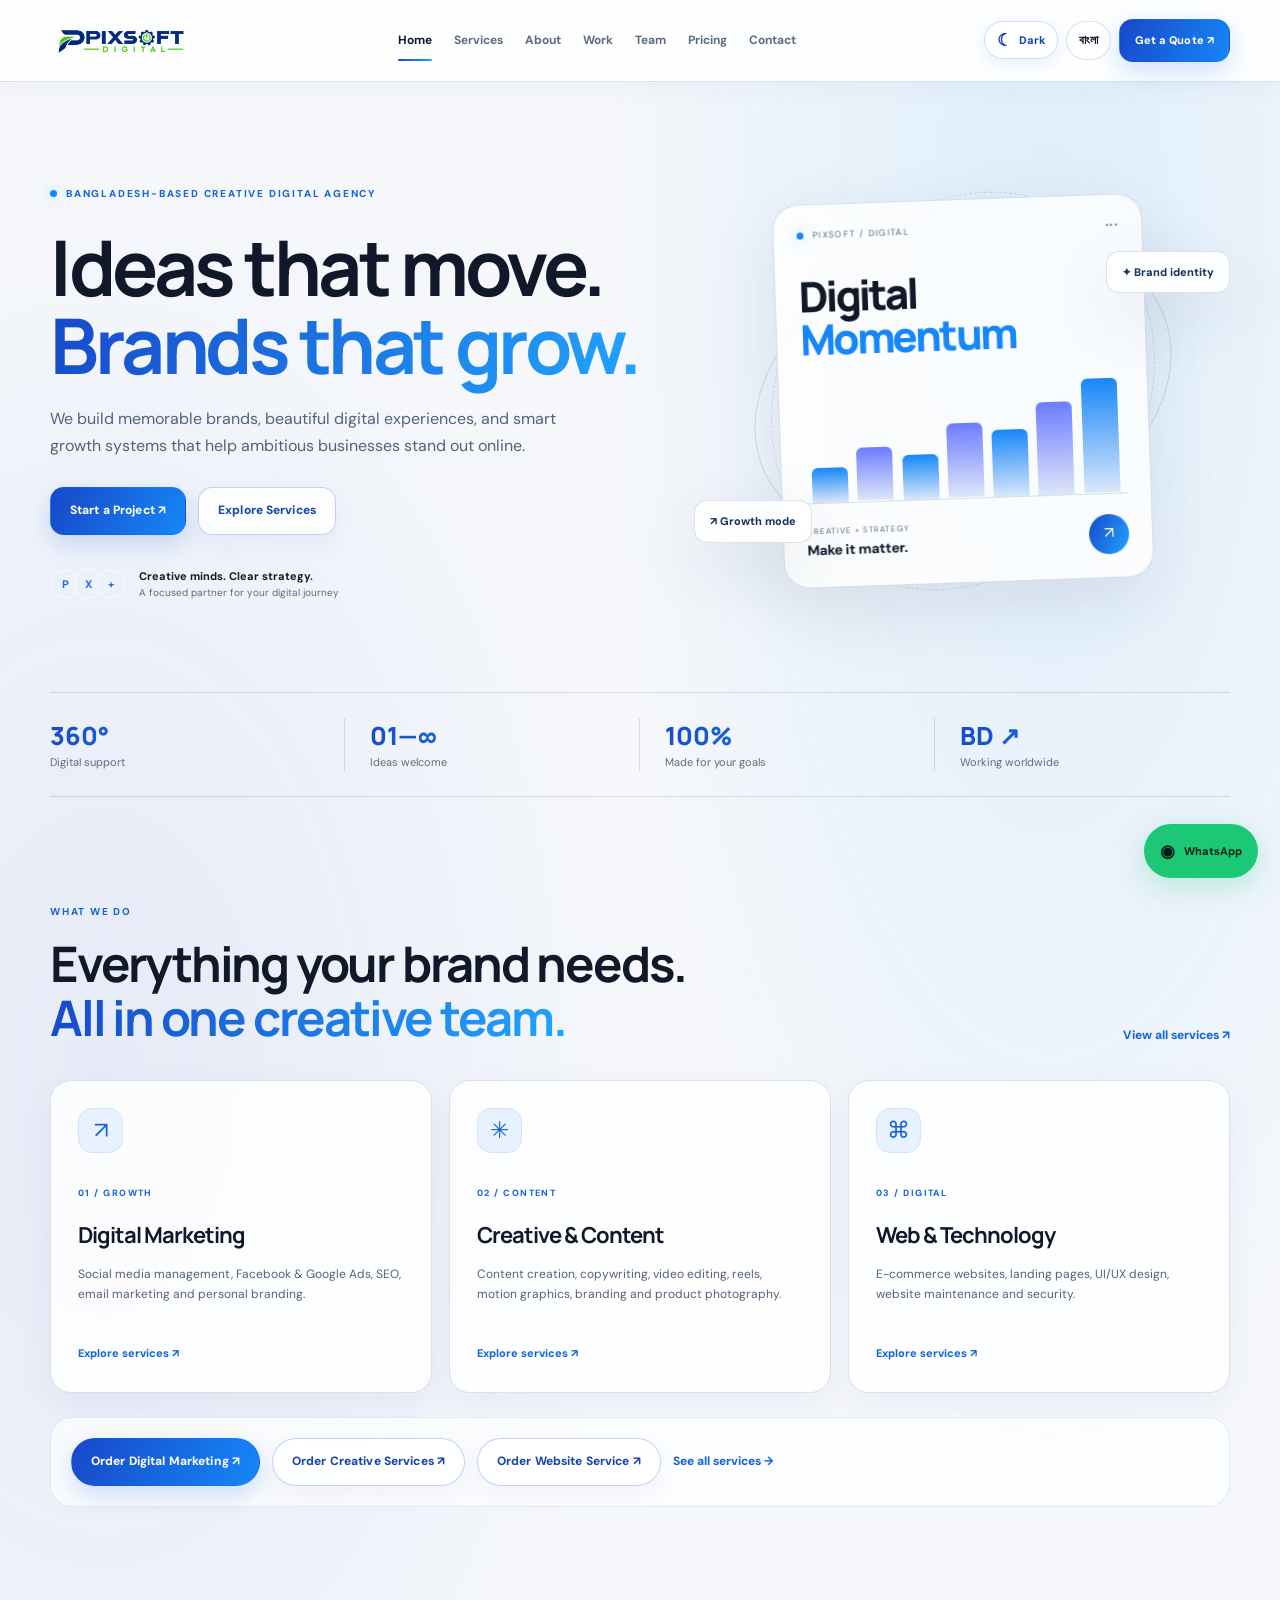
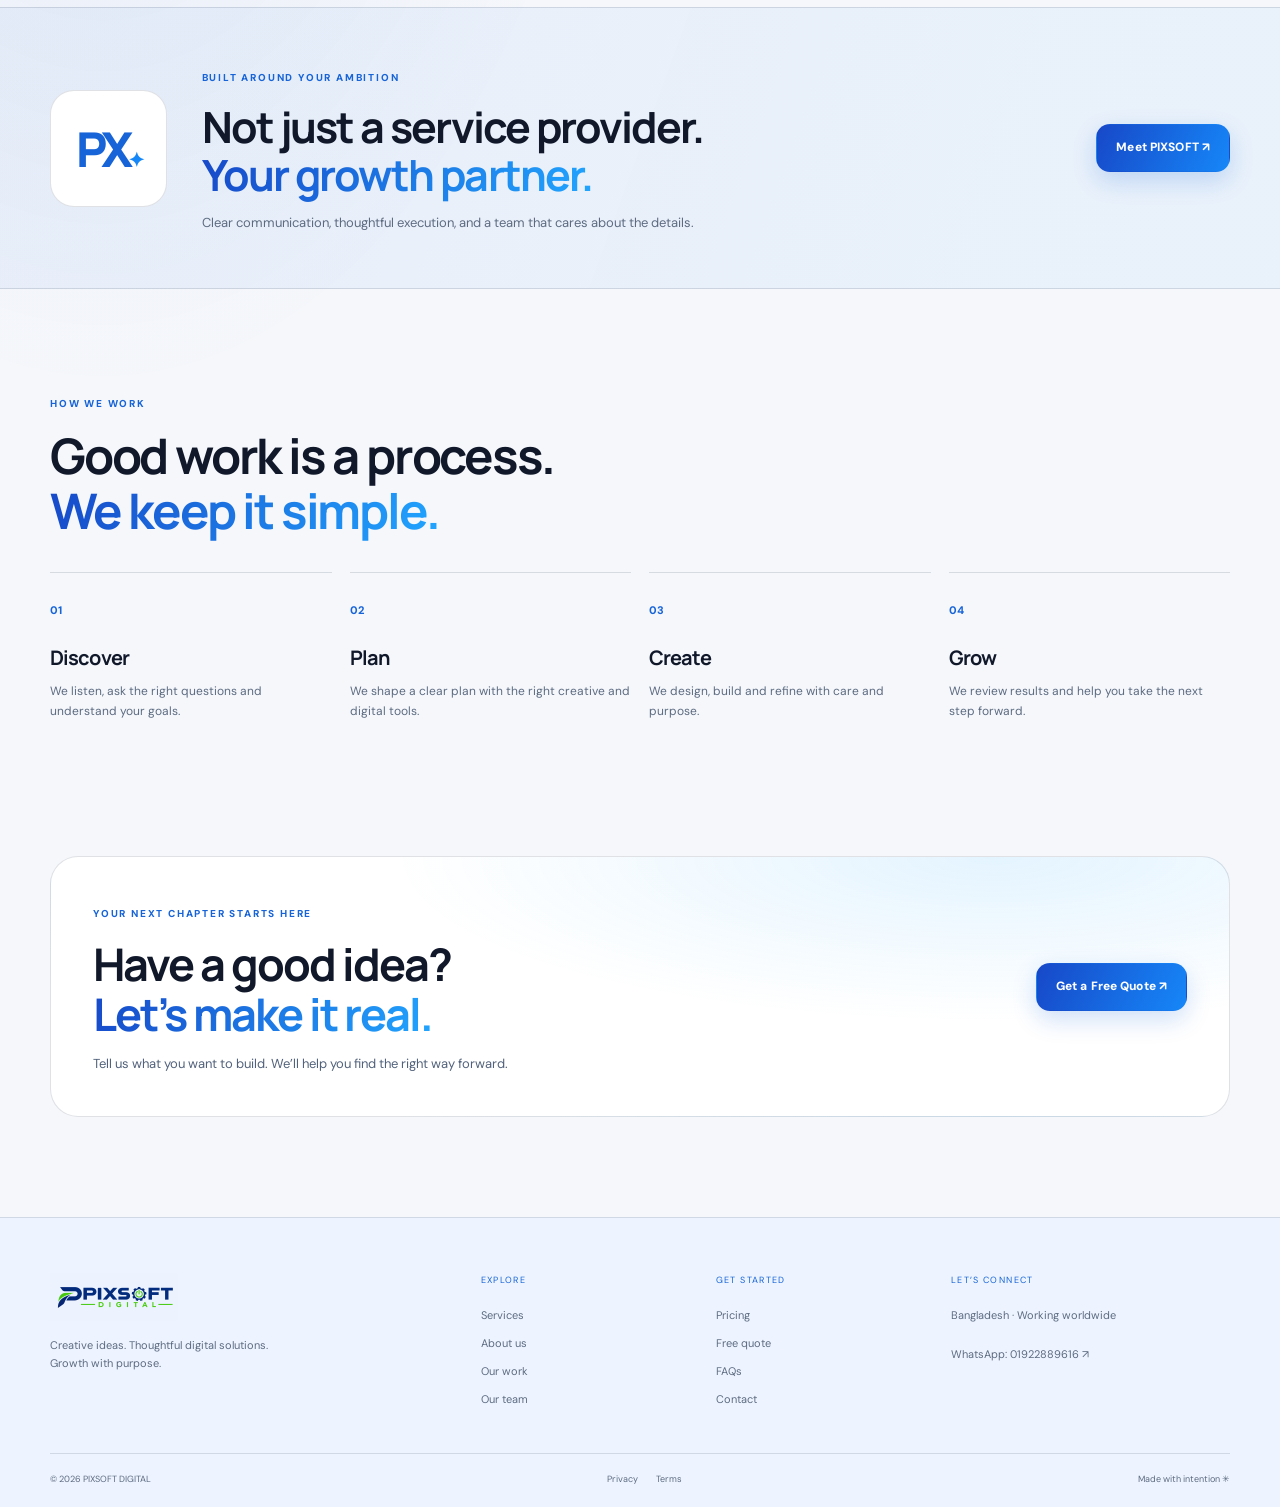
==== commit 773537ee: "Add files via upload" ====
--- a/index.html
+++ b/index.html
@@ -1,43 +1,32 @@
 <!doctype html>
-<html lang="en">
-<head>
-<meta charset="utf-8"><meta name="viewport" content="width=device-width,initial-scale=1">
-<meta name="description" content="PIXSOFT DIGITAL — creative digital solutions for ambitious businesses.">
-<title>PIXSOFT DIGITAL — Digital Growth Studio</title>
-<link rel="icon" type="image/png" href="assets/favicon.png">
-<link rel="stylesheet" href="style.css">
-</head>
-<body>
-<header class="site-header">
-  <a class="brand" href="index.html" aria-label="PIXSOFT DIGITAL home"><img src="assets/logo.png" alt="PX logo"><span class="brand-wordmark">PIXSOFT<small>DIGITAL</small></span></a>
-  <button class="menu-toggle" aria-label="Open navigation" aria-expanded="false">☰</button>
-  <nav class="nav" id="nav">
-    <a href="index.html" class="active" data-en="Home" data-bn="হোম">Home</a><a href="services.html" data-en="Services" data-bn="সার্ভিস">Services</a><a href="portfolio.html" data-en="Work" data-bn="কাজ">Work</a><a href="about.html" data-en="About" data-bn="আমাদের সম্পর্কে">About</a><a href="team.html" data-en="Team" data-bn="টিম">Team</a><a href="pricing.html" data-en="Pricing" data-bn="প্যাকেজ">Pricing</a><a href="contact.html" data-en="Contact" data-bn="যোগাযোগ">Contact</a>
-  </nav>
-  <div class="header-actions"><button class="language" id="languageBtn">বাংলা</button><button class="theme-toggle" id="themeBtn" aria-label="Toggle theme">☾</button><a class="btn btn-small" href="quote.html" data-en="Get a Quote ↗" data-bn="কোট নিন ↗">Get a Quote ↗</a></div>
-</header>
+<html lang="en" data-theme="light"><head><meta charset="utf-8"><meta name="viewport" content="width=device-width, initial-scale=1"><meta name="theme-color" content="#f7faff"><meta name="description" content="PIXSOFT DIGITAL — creative, digital marketing and web solutions for growing brands."><title>Home | PIXSOFT DIGITAL</title><link rel="icon" href="assets/favicon.png"><link rel="stylesheet" href="style.css"></head>
+<body><div class="cursor-glow" aria-hidden="true"></div><header class="site-header"><a class="brand" href="index.html" aria-label="PIXSOFT DIGITAL home"><img src="assets/logo.png" alt="PIXSOFT DIGITAL logo"></a><button class="mobile-menu" aria-label="Toggle menu">☰</button><nav class="main-nav"><a href="index.html" class="active">Home</a><a href="services.html" class="">Services</a><a href="about.html" class="">About</a><a href="portfolio.html" class="">Work</a><a href="team.html" class="">Team</a><a href="pricing.html" class="">Pricing</a><a href="contact.html" class="">Contact</a></nav><div class="header-tools"><button id="langToggle" class="tool-btn" aria-label="Change language">বাংলা</button><a class="btn btn-primary header-cta" href="quote.html">Get a Quote ↗</a></div></header>
 <main>
-<section class="hero section-wrap">
-  <div class="hero-copy"><div class="eyebrow"><span class="pulse"></span><span data-en="BANGLADESH · DIGITAL GROWTH STUDIO" data-bn="বাংলাদেশ · ডিজিটাল গ্রোথ স্টুডিও">BANGLADESH · DIGITAL GROWTH STUDIO</span></div>
-  <h1 data-en="Ideas into impact.<br><em>Brands into growth.</em>" data-bn="আইডিয়া থেকে প্রভাব।<br><em>ব্র্যান্ড থেকে প্রবৃদ্ধি।</em>">Ideas into impact.<br><em>Brands into growth.</em></h1>
-  <p class="hero-text" data-en="We build bold digital experiences, thoughtful content and high-performing websites that help ambitious businesses move forward." data-bn="আমরা তৈরি করি আকর্ষণীয় ডিজিটাল অভিজ্ঞতা, মানসম্মত কনটেন্ট ও কার্যকর ওয়েবসাইট—যা আপনার ব্যবসাকে এগিয়ে নেয়।">We build bold digital experiences, thoughtful content and high-performing websites that help ambitious businesses move forward.</p>
-  <div class="hero-buttons"><a class="btn" href="quote.html" data-en="Start a Project ↗" data-bn="প্রজেক্ট শুরু করুন ↗">Start a Project ↗</a><a class="btn btn-ghost" href="portfolio.html" data-en="Explore Our Work" data-bn="আমাদের কাজ দেখুন">Explore Our Work</a></div>
-  <div class="trust-row"><div><strong>50+</strong><span data-en="Projects delivered" data-bn="প্রজেক্ট সম্পন্ন">Projects delivered</span></div><div><strong>30+</strong><span data-en="Happy clients" data-bn="সন্তুষ্ট ক্লায়েন্ট">Happy clients</span></div><div><strong>24/7</strong><span data-en="Growth mindset" data-bn="সবসময় উন্নয়নের লক্ষ্য">Growth mindset</span></div></div></div>
-  <div class="hero-art"><div class="art-glow"></div><div class="orbit orbit-one"></div><div class="orbit orbit-two"></div><div class="hero-card card-top"><span class="card-icon">✳</span><div><b>Digital experiences</b><small>Designed to move people</small></div><span class="status-dot"></span></div><div class="hero-core"><div class="core-ring"><span>PX</span></div><div class="core-label">PIXSOFT <i>DIGITAL</i></div></div><div class="hero-card card-bottom"><span class="metric">↗ 86%</span><div><b>Made for momentum</b><small>Strategy · Design · Growth</small></div></div><div class="floating-tag">✦ Creative by nature</div></div>
+<section class="hero section-wrap" id="home">
+  <div class="hero-copy reveal">
+    <span class="eyebrow"><i></i> Bangladesh-based creative digital agency</span>
+    <h1 data-en="Ideas that move.<br><span>Brands that grow.</span>" data-bn="আইডিয়া বদলাবে।<br><span>ব্র্যান্ড এগিয়ে যাবে।</span>">Ideas that move.<br><span>Brands that grow.</span></h1>
+    <p data-en="We build memorable brands, beautiful digital experiences, and smart growth systems that help ambitious businesses stand out online." data-bn="আমরা তৈরি করি স্মরণীয় ব্র্যান্ড, সুন্দর ডিজিটাল অভিজ্ঞতা এবং স্মার্ট গ্রোথ সিস্টেম—যা আপনার ব্যবসাকে অনলাইনে আলাদা পরিচিতি দেয়।">We build memorable brands, beautiful digital experiences, and smart growth systems that help ambitious businesses stand out online.</p>
+    <div class="hero-actions"><a class="btn btn-primary magnetic" href="quote.html" data-en="Start a Project ↗" data-bn="প্রজেক্ট শুরু করুন ↗">Start a Project ↗</a><a class="btn btn-glass magnetic" href="services.html" data-en="Explore Services" data-bn="সার্ভিস দেখুন">Explore Services</a></div>
+    <div class="trust-row"><div class="avatar-stack"><b>P</b><b>X</b><b>+</b></div><div><strong data-en="Creative minds. Clear strategy." data-bn="সৃজনশীল ভাবনা, পরিষ্কার কৌশল।">Creative minds. Clear strategy.</strong><small data-en="A focused partner for your digital journey" data-bn="আপনার ডিজিটাল যাত্রার নির্ভরযোগ্য সঙ্গী">A focused partner for your digital journey</small></div></div>
+  </div>
+  <div class="hero-art reveal"><div class="orbit orbit-one"></div><div class="orbit orbit-two"></div><div class="hero-panel glass-card"><div class="panel-top"><span class="live-dot"></span><span>PIXSOFT / DIGITAL</span><span class="panel-menu">•••</span></div><div class="growth-title">Digital<br><em>Momentum</em></div><div class="growth-chart"><span style="height:28%"></span><span style="height:43%"></span><span style="height:36%"></span><span style="height:60%"></span><span style="height:54%"></span><span style="height:75%"></span><span style="height:92%"></span></div><div class="panel-bottom"><div><small>CREATIVE × STRATEGY</small><strong>Make it matter.</strong></div><div class="round-arrow">↗</div></div></div><div class="float-chip chip-one">✦ Brand identity</div><div class="float-chip chip-two">↗ Growth mode</div></div>
 </section>
-<div class="ticker"><div>STRATEGY <span>✳</span> DESIGN <span>✳</span> DEVELOPMENT <span>✳</span> CONTENT <span>✳</span> DIGITAL GROWTH <span>✳</span> STRATEGY <span>✳</span> DESIGN <span>✳</span> DEVELOPMENT <span>✳</span></div></div>
-<section class="section-wrap services-preview"><div class="section-heading"><div><div class="eyebrow">WHAT WE DO</div><h2 data-en="Digital services that <em>move you forward.</em>" data-bn="ডিজিটাল সেবা যা <em>আপনাকে এগিয়ে নেয়।</em>">Digital services that <em>move you forward.</em></h2></div><a class="text-link" href="services.html" data-en="View all services ↗" data-bn="সব সার্ভিস দেখুন ↗">View all services ↗</a></div>
+<section class="stats section-wrap reveal"><div><strong>360°</strong><span data-en="Digital support" data-bn="সম্পূর্ণ ডিজিটাল সাপোর্ট">Digital support</span></div><div><strong>01—∞</strong><span data-en="Ideas welcome" data-bn="আইডিয়ার কোনো সীমা নেই">Ideas welcome</span></div><div><strong>100%</strong><span data-en="Made for your goals" data-bn="আপনার লক্ষ্য অনুযায়ী">Made for your goals</span></div><div><strong>BD ↗</strong><span data-en="Working worldwide" data-bn="বিশ্বজুড়ে কাজের প্রস্তুতি">Working worldwide</span></div></section>
+<section class="section-wrap section-space" id="services"><div class="section-heading reveal"><div><span class="eyebrow">WHAT WE DO</span><h2 data-en="Everything your brand needs.<br><span>All in one creative team.</span>" data-bn="আপনার ব্র্যান্ডের যা প্রয়োজন।<br><span>এক টিমেই সব সমাধান।</span>">Everything your brand needs.<br><span>All in one creative team.</span></h2></div><a class="text-link" href="services.html" data-en="View all services ↗" data-bn="সব সার্ভিস দেখুন ↗">View all services ↗</a></div>
 <div class="service-grid">
-<a class="service-card" href="services.html"><span class="service-no">01 / MARKETING</span><span class="service-symbol">↗</span><h3>Digital Marketing</h3><p>Social media, SEO, paid ads and email campaigns built around real business goals.</p><span class="card-link">Explore service ↗</span></a>
-<a class="service-card" href="services.html"><span class="service-no">02 / CREATIVE</span><span class="service-symbol">✳</span><h3>Creative & Content</h3><p>Content creation, copywriting, reels, motion graphics and product photography.</p><span class="card-link">Explore service ↗</span></a>
-<a class="service-card" href="services.html"><span class="service-no">03 / TECHNOLOGY</span><span class="service-symbol">⌘</span><h3>Web & Technology</h3><p>E-commerce websites, landing pages, UI/UX design, maintenance and security.</p><span class="card-link">Explore service ↗</span></a>
-<a class="service-card" href="services.html"><span class="service-no">04 / BRANDING</span><span class="service-symbol">◈</span><h3>Brand Identity</h3><p>Brand strategy, logo design and visual systems that make you memorable.</p><span class="card-link">Explore service ↗</span></a>
+<a class="service-card reveal" href="services.html#marketing"><div class="service-icon">↗</div><span class="card-index">01 / GROWTH</span><h3>Digital Marketing</h3><p>Social media management, Facebook & Google Ads, SEO, email marketing and personal branding.</p><span class="card-link">Explore services ↗</span></a>
+<a class="service-card reveal" href="services.html#creative"><div class="service-icon">✳</div><span class="card-index">02 / CONTENT</span><h3>Creative & Content</h3><p>Content creation, copywriting, video editing, reels, motion graphics, branding and product photography.</p><span class="card-link">Explore services ↗</span></a>
+<a class="service-card reveal" href="services.html#web"><div class="service-icon">⌘</div><span class="card-index">03 / DIGITAL</span><h3>Web & Technology</h3><p>E-commerce websites, landing pages, UI/UX design, website maintenance and security.</p><span class="card-link">Explore services ↗</span></a>
+</div>
+<div class="home-service-actions reveal" aria-label="Quick service actions">
+  <a class="btn btn-primary magnetic" href="quote.html?service=Digital%20Marketing">Order Digital Marketing ↗</a>
+  <a class="btn btn-glass magnetic" href="quote.html?service=Creative%20%26%20Content">Order Creative Services ↗</a>
+  <a class="btn btn-glass magnetic" href="quote.html?service=Web%20%26%20Technology">Order Website Service ↗</a>
+  <a class="text-link" href="services.html">See all services →</a>
 </div></section>
-<section class="feature-band"><div class="section-wrap feature-inner"><div><div class="eyebrow">THE PIXSOFT APPROACH</div><h2 data-en="Good design. Clear strategy.<br><em>Better experiences.</em>" data-bn="দারুণ ডিজাইন। পরিষ্কার কৌশল।<br><em>আরও ভালো অভিজ্ঞতা।</em>">Good design. Clear strategy.<br><em>Better experiences.</em></h2></div><div class="feature-copy"><p>We combine creativity with practical digital thinking to help your brand communicate clearly, look professional and turn attention into action.</p><ul><li>Mobile-first, responsive experiences</li><li>Clear communication and transparent workflow</li><li>Solutions tailored to your goals and budget</li></ul><a class="btn btn-ghost" href="about.html">Discover our approach ↗</a></div></div></section>
-<section class="section-wrap process"><div class="section-heading"><div><div class="eyebrow">SIMPLE BY DESIGN</div><h2>From first idea to <em>launch day.</em></h2></div></div><div class="process-grid"><div><span>01</span><h3>Discover</h3><p>We learn about your business, audience and goals.</p></div><div><span>02</span><h3>Plan & create</h3><p>We shape the strategy and create the right solution.</p></div><div><span>03</span><h3>Launch & grow</h3><p>We launch, measure and improve as you grow.</p></div></div></section>
-<section class="cta-section"><div class="section-wrap cta-inner"><div><div class="eyebrow">HAVE A PROJECT IN MIND?</div><h2>Let's make something <em>matter.</em></h2><p>Tell us what you’re building. We’ll help you find the next step.</p></div><a class="btn btn-light" href="quote.html">Get a free quote ↗</a></div></section>
+<section class="feature-band"><div class="section-wrap feature-inner"><div class="feature-symbol">PX<span>✦</span></div><div><span class="eyebrow">BUILT AROUND YOUR AMBITION</span><h2 data-en="Not just a service provider.<br><span>Your growth partner.</span>" data-bn="শুধু সার্ভিস নয়।<br><span>আপনার গ্রোথ পার্টনার।</span>">Not just a service provider.<br><span>Your growth partner.</span></h2><p data-en="Clear communication, thoughtful execution, and a team that cares about the details." data-bn="স্বচ্ছ যোগাযোগ, যত্নশীল কাজ এবং প্রতিটি খুঁটিনাটিতে মনোযোগী একটি টিম।">Clear communication, thoughtful execution, and a team that cares about the details.</p></div><a class="btn btn-primary magnetic" href="about.html" data-en="Meet PIXSOFT ↗" data-bn="PIXSOFT সম্পর্কে ↗">Meet PIXSOFT ↗</a></div></section>
+<section class="section-wrap section-space"><div class="section-heading reveal"><div><span class="eyebrow">HOW WE WORK</span><h2 data-en="Good work is a process.<br><span>We keep it simple.</span>" data-bn="ভালো কাজের পেছনে থাকে পরিকল্পনা।<br><span>আমরা রাখি সহজ।</span>">Good work is a process.<br><span>We keep it simple.</span></h2></div></div><div class="process-grid"><div class="process-step reveal"><span>01</span><h3>Discover</h3><p>We listen, ask the right questions and understand your goals.</p></div><div class="process-step reveal"><span>02</span><h3>Plan</h3><p>We shape a clear plan with the right creative and digital tools.</p></div><div class="process-step reveal"><span>03</span><h3>Create</h3><p>We design, build and refine with care and purpose.</p></div><div class="process-step reveal"><span>04</span><h3>Grow</h3><p>We review results and help you take the next step forward.</p></div></div></section>
+<section class="section-wrap cta-section reveal"><div><span class="eyebrow">YOUR NEXT CHAPTER STARTS HERE</span><h2 data-en="Have a good idea?<br><span>Let’s make it real.</span>" data-bn="দারুণ কোনো আইডিয়া আছে?<br><span>চলুন বাস্তব করি।</span>">Have a good idea?<br><span>Let’s make it real.</span></h2><p>Tell us what you want to build. We’ll help you find the right way forward.</p></div><a class="btn btn-primary magnetic" href="quote.html">Get a Free Quote ↗</a></section>
 </main>
-<footer class="footer"><div class="section-wrap footer-main"><div class="footer-brand"><a class="brand" href="index.html" aria-label="PIXSOFT DIGITAL home"><img src="assets/logo.png" alt="PX logo"><span class="brand-wordmark">PIXSOFT<small>DIGITAL</small></span></a><p>Creative ideas. Smart digital solutions. Meaningful growth.</p></div><div><h4>Explore</h4><a href="services.html">Services</a><a href="portfolio.html">Portfolio</a><a href="about.html">About us</a><a href="team.html">Our team</a></div><div><h4>Get in touch</h4><a href="contact.html">Contact</a><a href="quote.html">Free quote</a><a href="faq.html">FAQs</a><a href="https://wa.me/8801922889616" target="_blank" rel="noopener">WhatsApp ↗</a></div><div><h4>Say hello</h4><p>Let's discuss your next big idea.</p><a class="footer-wa" href="https://wa.me/8801922889616" target="_blank" rel="noopener">◉ &nbsp; 01922889616</a></div></div><div class="section-wrap footer-bottom"><span>© <span id="year"></span> PIXSOFT DIGITAL. All rights reserved.</span><span>Built with purpose ✳</span><div><a href="privacy-policy.html">Privacy</a><a href="terms.html">Terms</a></div></div></footer>
-<a class="whatsapp-float" href="https://wa.me/8801922889616" target="_blank" rel="noopener" aria-label="Chat on WhatsApp">◉</a>
-<script src="script.js"></script>
-</body></html>+<footer class="site-footer"><div class="footer-main section-wrap"><div class="footer-brand"><a class="brand footer-logo" href="index.html" aria-label="PIXSOFT DIGITAL home"><img src="assets/logo.png" alt="PIXSOFT DIGITAL logo"></a><p>Creative ideas. Thoughtful digital solutions. Growth with purpose.</p></div><div><small>EXPLORE</small><a href="services.html">Services</a><a href="about.html">About us</a><a href="portfolio.html">Our work</a><a href="team.html">Our team</a></div><div><small>GET STARTED</small><a href="pricing.html">Pricing</a><a href="quote.html">Free quote</a><a href="faq.html">FAQs</a><a href="contact.html">Contact</a></div><div><small>LET’S CONNECT</small><p>Bangladesh · Working worldwide</p><a target="_blank" rel="noopener" href="https://wa.me/8801922889616">WhatsApp: 01922889616 ↗</a></div></div><div class="footer-bottom section-wrap"><span>© <span id="year"></span> PIXSOFT DIGITAL</span><div><a href="privacy-policy.html">Privacy</a><a href="terms.html">Terms</a></div><span>Made with intention ✳</span></div></footer><a class="whatsapp-float" href="https://wa.me/8801922889616?text=Hello%20PIXSOFT%20DIGITAL" target="_blank" rel="noopener" aria-label="Chat on WhatsApp"><span>◉</span><b>WhatsApp</b></a><script src="script.js"></script></body></html>
--- a/style.css
+++ b/style.css
@@ -1,22 +1,159 @@
+
 @import url('https://fonts.googleapis.com/css2?family=DM+Sans:wght@400;500;600;700&family=Manrope:wght@400;500;600;700;800&display=swap');
-:root{--bg:#f6f5f0;--paper:#fffefa;--ink:#101a2b;--muted:#677181;--line:#dedfd9;--accent:#18a765;--accent2:#b7f36b;--navy:#0c1730;--shadow:0 20px 55px rgba(13,25,44,.09)}
-*{box-sizing:border-box}html{scroll-behavior:smooth}body{margin:0;background:var(--bg);color:var(--ink);font-family:'DM Sans',sans-serif;line-height:1.6}a{color:inherit;text-decoration:none}button{font:inherit;cursor:pointer}.site-header{height:82px;display:flex;align-items:center;justify-content:space-between;padding:0 clamp(20px,5.3vw,84px);border-bottom:1px solid var(--line);background:rgba(246,245,240,.92);backdrop-filter:blur(16px);position:sticky;top:0;z-index:20}.brand{display:flex;align-items:center;gap:10px;font:800 20px Manrope,sans-serif;letter-spacing:-1px;line-height:1}.brand img{width:40px;height:40px;object-fit:contain}.brand-accent{color:var(--accent)}.brand small{display:block;font:700 8px 'DM Sans';letter-spacing:4px;margin-top:6px;color:var(--muted)}.nav{display:flex;gap:clamp(14px,2vw,30px);align-items:center}.nav a{font-size:12px;font-weight:700;color:#555f6d;transition:.2s}.nav a:hover,.nav a.active{color:var(--accent)}.header-actions{display:flex;align-items:center;gap:10px}.language,.theme-toggle{border:1px solid var(--line);background:transparent;border-radius:50px;padding:9px 12px;color:var(--ink);font-size:12px}.theme-toggle{font-size:18px;width:36px;height:36px;padding:0}.btn{display:inline-flex;align-items:center;justify-content:center;gap:10px;padding:14px 20px;background:var(--accent);color:white;border-radius:8px;font-weight:700;font-size:13px;box-shadow:0 8px 22px rgba(24,167,101,.18);transition:transform .2s,background .2s}.btn:hover{transform:translateY(-2px);background:#118b53}.btn-small{padding:11px 15px;font-size:12px}.btn-ghost{background:transparent;color:var(--ink);border:1px solid #cdd2cc;box-shadow:none}.btn-ghost:hover{color:white}.menu-toggle{display:none;background:transparent;border:0;font-size:24px}.section-wrap{width:min(1240px,89%);margin:0 auto}.hero{min-height:650px;display:grid;grid-template-columns:1.02fr .98fr;align-items:center;gap:4%;padding-top:55px;padding-bottom:60px}.eyebrow{font-size:10px;font-weight:800;letter-spacing:2px;color:var(--accent);display:flex;align-items:center;gap:9px}.pulse{width:7px;height:7px;border-radius:50%;background:var(--accent);box-shadow:0 0 0 5px rgba(24,167,101,.12)}h1,h2,h3,p{margin-top:0}h1,h2{font-family:Manrope,sans-serif;letter-spacing:-2.8px;line-height:1.08}h1{font-size:clamp(46px,6.2vw,83px);margin:24px 0 22px;font-weight:800}h1 em,h2 em{font-style:normal;color:var(--accent)}.hero-text{max-width:510px;color:var(--muted);font-size:16px;line-height:1.8}.hero-buttons{display:flex;gap:12px;flex-wrap:wrap;margin:28px 0 44px}.trust-row{display:flex;gap:36px}.trust-row div{display:flex;flex-direction:column;border-left:1px solid var(--line);padding-left:15px}.trust-row strong{font:800 22px Manrope;color:var(--ink)}.trust-row span{font-size:10px;color:var(--muted);margin-top:3px}.hero-art{height:475px;position:relative;display:grid;place-items:center;isolation:isolate}.art-glow{position:absolute;width:330px;height:330px;background:radial-gradient(circle,rgba(183,243,107,.36),rgba(24,167,101,.12) 48%,transparent 72%);filter:blur(10px);z-index:-1}.orbit{position:absolute;border:1px solid rgba(24,167,101,.23);border-radius:50%;transform:rotate(-25deg)}.orbit-one{width:440px;height:270px}.orbit-two{width:370px;height:410px;transform:rotate(35deg)}.hero-core{width:250px;height:250px;border-radius:48% 52% 45% 55%;background:linear-gradient(145deg,#0d1b32,#182b42);display:flex;align-items:center;justify-content:center;flex-direction:column;box-shadow:0 28px 65px rgba(11,25,44,.25);transform:rotate(-5deg);position:relative}.core-ring{width:100px;height:100px;border:1px solid rgba(183,243,107,.65);border-radius:32px;display:grid;place-items:center;transform:rotate(5deg);box-shadow:inset 0 0 30px rgba(24,167,101,.12)}.core-ring span{font:800 39px Manrope;color:#b7f36b;letter-spacing:-3px}.core-label{color:#fff;font:800 15px Manrope;letter-spacing:3px;margin-top:17px;transform:rotate(5deg)}.core-label i{color:#b7f36b;font-style:normal}.hero-card{position:absolute;background:var(--paper);border:1px solid var(--line);border-radius:12px;padding:14px 16px;display:flex;align-items:center;gap:12px;box-shadow:var(--shadow);min-width:225px}.hero-card b,.hero-card small{display:block}.hero-card b{font-size:12px}.hero-card small{font-size:10px;color:var(--muted);margin-top:3px}.card-icon{display:grid;place-items:center;width:38px;height:38px;border-radius:10px;background:#e8f8ee;color:var(--accent);font-size:22px}.status-dot{width:7px;height:7px;background:var(--accent);border-radius:50%;margin-left:auto}.card-top{top:70px;right:0}.card-bottom{bottom:66px;left:0}.metric{font:800 19px Manrope;color:var(--accent)}.floating-tag{position:absolute;bottom:20px;right:5%;font-size:10px;font-weight:700;letter-spacing:.5px;color:var(--accent);background:var(--paper);padding:10px 14px;border:1px solid var(--line);border-radius:30px}.ticker{overflow:hidden;background:var(--navy);color:white;padding:16px 0;font:700 11px Manrope;letter-spacing:3px;white-space:nowrap}.ticker div{word-spacing:20px;text-align:center}.ticker span{color:#b7f36b}.services-preview{padding-top:100px;padding-bottom:110px}.section-heading{display:flex;align-items:end;justify-content:space-between;gap:30px;margin-bottom:35px}.section-heading h2,.feature-inner h2,.cta-inner h2{font-size:clamp(32px,4vw,50px);margin:14px 0 0}.text-link,.card-link{font-size:12px;font-weight:800;color:var(--accent)}.service-grid{display:grid;grid-template-columns:repeat(4,1fr);gap:14px}.service-card{min-height:285px;background:var(--paper);border:1px solid var(--line);border-radius:13px;padding:24px 22px;position:relative;transition:.25s;display:flex;flex-direction:column}.service-card:hover{transform:translateY(-6px);border-color:rgba(24,167,101,.55);box-shadow:var(--shadow)}.service-no{font-size:9px;font-weight:800;letter-spacing:1.2px;color:var(--muted)}.service-symbol{font-size:30px;color:var(--accent);margin:28px 0 14px}.service-card h3{font:800 18px Manrope;letter-spacing:-.6px;margin-bottom:9px}.service-card p{font-size:12px;line-height:1.8;color:var(--muted);margin-bottom:20px}.card-link{margin-top:auto}.feature-band{background:#e9eee7;padding:80px 0}.feature-inner{display:grid;grid-template-columns:1fr 1fr;gap:10%;align-items:center}.feature-inner h2{margin-top:18px}.feature-copy{color:#566171;font-size:14px}.feature-copy ul{padding-left:18px;margin:20px 0 26px}.feature-copy li{padding:5px 0}.process{padding-top:95px;padding-bottom:100px}.process-grid{display:grid;grid-template-columns:repeat(3,1fr);gap:30px}.process-grid>div{border-top:1px solid var(--line);padding-top:20px}.process-grid span{font:800 13px Manrope;color:var(--accent)}.process-grid h3{font:800 21px Manrope;margin:20px 0 8px}.process-grid p{font-size:13px;color:var(--muted);max-width:280px}.cta-section{background:var(--accent);color:white;padding:55px 0}.cta-inner{display:flex;align-items:center;justify-content:space-between;gap:30px}.cta-inner .eyebrow{color:#d8ffdf}.cta-inner h2{margin:12px 0;font-size:clamp(32px,4vw,46px)}.cta-inner h2 em{color:#d9ff9e}.cta-inner p{margin-bottom:0;color:#e1f8e9;font-size:14px}.btn-light{background:#fff;color:#10231b;box-shadow:none}.btn-light:hover{background:#e8ffe9;color:#10231b}.footer{background:#0b1425;color:#f5f7fa}.footer-main{display:grid;grid-template-columns:1.5fr .8fr .8fr 1fr;gap:45px;padding-top:60px;padding-bottom:50px}.footer-brand p,.footer-main p{font-size:12px;color:#a5b0bf;max-width:260px;margin-top:20px}.footer-main h4{font-size:11px;letter-spacing:1.5px;text-transform:uppercase;margin:4px 0 18px;color:#b7f36b}.footer-main>div:not(:first-child)>a{display:block;font-size:12px;color:#c3cbd5;margin:10px 0}.footer-main a:hover{color:#b7f36b}.footer-wa{border:1px solid #344054;border-radius:7px;padding:10px 12px!important;display:inline-block!important}.footer-bottom{border-top:1px solid #273247;padding-top:20px;padding-bottom:20px;display:flex;justify-content:space-between;gap:20px;color:#98a5b6;font-size:10px}.footer-bottom div{display:flex;gap:18px}.whatsapp-float{position:fixed;bottom:22px;right:22px;width:52px;height:52px;border-radius:50%;display:grid;place-items:center;background:#20c96b;color:white;font-size:23px;box-shadow:0 8px 25px rgba(32,201,107,.35);z-index:25;border:3px solid rgba(255,255,255,.85)}body.dark{--bg:#0b1020;--paper:#111a2b;--ink:#f2f5f8;--muted:#a0adbd;--line:#283247;--shadow:0 20px 55px rgba(0,0,0,.24)}body.dark .site-header{background:rgba(11,16,32,.92)}body.dark .feature-band{background:#111d2d}body.dark .feature-copy{color:#a0adbd}body.dark .trust-row strong{color:#f2f5f8}body.dark .btn-ghost{color:#f2f5f8;border-color:#39455a}body.dark .card-icon{background:#18362b}body.dark .hero-card{background:#121b2d}body.dark .language,body.dark .theme-toggle{color:#f2f5f8}body.dark .floating-tag{background:#111a2b}
-@media(max-width:1050px){.nav{gap:14px}.nav a{font-size:11px}.header-actions .btn{display:none}.service-grid{grid-template-columns:repeat(2,1fr)}.hero{min-height:590px}.hero-art{transform:scale(.9)}}@media(max-width:760px){.site-header{height:70px;padding:0 5.5%}.menu-toggle{display:block;order:3;color:var(--ink)}.header-actions{margin-left:auto;margin-right:12px}.nav{display:none;position:absolute;top:70px;left:0;right:0;background:var(--paper);padding:18px 6%;border-bottom:1px solid var(--line);flex-direction:column;align-items:stretch;gap:0;box-shadow:var(--shadow)}.nav.open{display:flex}.nav a{padding:12px 0;border-bottom:1px solid var(--line);font-size:13px}.nav a:last-child{border:0}.hero{grid-template-columns:1fr;padding-top:65px;gap:10px}.hero-copy{order:1}.hero-art{order:2;height:360px;transform:scale(.85);margin:-5px -8%}.hero h1{font-size:clamp(44px,12vw,66px);letter-spacing:-2px}.hero-text{font-size:14px}.trust-row{gap:20px}.trust-row strong{font-size:19px}.trust-row span{font-size:9px}.card-top{right:2%;top:28px}.card-bottom{left:2%;bottom:30px}.services-preview{padding-top:70px;padding-bottom:70px}.section-heading{align-items:start;flex-direction:column}.section-heading h2,.feature-inner h2{letter-spacing:-1.5px}.service-grid{grid-template-columns:1fr 1fr;gap:10px}.service-card{padding:18px 15px;min-height:270px}.service-card h3{font-size:16px}.service-card p{font-size:11px}.service-symbol{margin:20px 0 12px}.feature-band{padding:60px 0}.feature-inner{grid-template-columns:1fr;gap:25px}.process{padding-top:65px;padding-bottom:65px}.process-grid{grid-template-columns:1fr;gap:18px}.process-grid>div{padding-top:16px}.process-grid h3{margin:10px 0 5px}.cta-inner{align-items:flex-start;flex-direction:column}.footer-main{grid-template-columns:1fr 1fr;gap:30px;padding-top:45px}.footer-brand{grid-column:1/-1}.footer-bottom{flex-wrap:wrap}.ticker div{text-align:left;padding-left:20px}}@media(max-width:390px){.service-grid{grid-template-columns:1fr}.service-card{min-height:230px}.hero-buttons .btn{width:100%}.trust-row{gap:12px}.trust-row div{padding-left:9px}.hero-art{margin-left:-13%;margin-right:-13%}.footer-main{gap:20px}.language{padding:8px 9px}}
-.inner-hero{padding-top:95px;padding-bottom:50px}.inner-hero h1{max-width:850px;margin:22px 0;font-size:clamp(42px,6vw,72px)}.inner-content{padding-bottom:100px}.inner-grid{margin-bottom:70px}.inner-cta{margin-top:60px;padding:36px;border:1px solid var(--line);border-radius:15px;background:var(--paper)}.inner-cta h2{font:800 30px Manrope;letter-spacing:-1px;margin-bottom:10px}.inner-cta p{color:var(--muted)}.quote-form{display:grid;grid-template-columns:1fr 1fr;gap:18px;background:var(--paper);border:1px solid var(--line);border-radius:14px;padding:clamp(20px,4vw,38px);max-width:850px}.quote-form label{display:flex;flex-direction:column;gap:8px;font-size:12px;font-weight:700}.quote-form input,.quote-form select,.quote-form textarea{width:100%;padding:13px 14px;border:1px solid var(--line);border-radius:7px;background:var(--bg);color:var(--ink);font:inherit;font-size:13px}.quote-form .full{grid-column:1/-1}.form-note{font-size:11px;color:var(--muted);margin:0}.inner-hero+.inner-content{padding-top:5px}@media(max-width:760px){.inner-hero{padding-top:65px}.quote-form{grid-template-columns:1fr}.quote-form .full{grid-column:auto}.inner-cta{padding:24px}.inner-grid{grid-template-columns:1fr 1fr}}
-/* Premium service page and distinctive CTA buttons */
-.btn-spark{background:linear-gradient(115deg,#10294a,#167f58);border:1px solid rgba(183,243,107,.5);border-radius:999px;padding:14px 22px;box-shadow:0 10px 28px rgba(16,41,74,.2)}.btn-spark span,.btn-whatsapp span{display:inline-grid;place-items:center;width:23px;height:23px;border-radius:50%;background:rgba(255,255,255,.18)}.btn-spark:hover{background:linear-gradient(115deg,#167f58,#10294a)}.btn-outline{border-radius:999px;padding:13px 21px}.btn-whatsapp{border-radius:999px;background:#1eaa68;color:white;box-shadow:0 9px 22px rgba(30,170,104,.2)}.btn-whatsapp:hover{background:#138652}.service-details{padding-bottom:90px}.service-category{margin:30px 0 76px}.category-head{display:grid;grid-template-columns:70px 1fr;gap:20px;align-items:start;margin-bottom:28px}.category-number{font:800 40px Manrope,sans-serif;letter-spacing:-3px;color:var(--accent);border-right:1px solid var(--line);line-height:1.1;padding:4px 18px 10px 0}.category-head h2{font-size:clamp(30px,4vw,46px);margin:8px 0 10px}.category-head p{color:var(--muted);font-size:14px;margin:0}.service-detail-grid{display:grid;grid-template-columns:repeat(3,minmax(0,1fr));gap:14px}.detail-card{position:relative;min-height:190px;padding:24px;border:1px solid var(--line);border-radius:16px;background:var(--paper);transition:transform .25s,border-color .25s,box-shadow .25s;overflow:hidden}.detail-card:after{content:"";position:absolute;right:-35px;bottom:-45px;width:110px;height:110px;border-radius:50%;background:radial-gradient(circle,rgba(24,167,101,.12),transparent 70%);pointer-events:none}.detail-card:hover{transform:translateY(-5px);border-color:rgba(24,167,101,.6);box-shadow:var(--shadow)}.detail-card>span{display:grid;place-items:center;width:40px;height:40px;border-radius:12px;background:rgba(24,167,101,.1);color:var(--accent);font-size:21px;margin-bottom:22px}.detail-card h3{font:800 16px Manrope,sans-serif;letter-spacing:-.3px;margin-bottom:8px}.detail-card p{font-size:12px;color:var(--muted);line-height:1.8;margin:0}.service-cta{display:flex;align-items:center;justify-content:space-between;gap:25px;padding:34px;border:1px solid var(--line);border-radius:20px;background:var(--paper)}.service-cta h2{font:800 clamp(27px,3.5vw,40px) Manrope,sans-serif;letter-spacing:-1.6px;margin:12px 0}.service-cta p{font-size:13px;color:var(--muted);margin:0}.cta-buttons{display:flex;flex-wrap:wrap;gap:10px;flex-shrink:0}@media(max-width:760px){.service-detail-grid{grid-template-columns:repeat(2,minmax(0,1fr));gap:10px}.category-head{grid-template-columns:48px 1fr;gap:14px}.category-number{font-size:30px;padding-right:10px}.service-category{margin-bottom:55px}.detail-card{padding:18px;min-height:200px}.detail-card h3{font-size:14px}.service-cta{align-items:flex-start;flex-direction:column;padding:25px}.cta-buttons{width:100%}.cta-buttons .btn{flex:1}}@media(max-width:420px){.service-detail-grid{grid-template-columns:1fr}.detail-card{min-height:unset}.detail-card>span{margin-bottom:15px}.hero-buttons .btn{width:100%}}
+:root{--bg:#080d19;--bg2:#0c1424;--card:rgba(20,31,51,.72);--text:#f3f6fc;--muted:#a3afc2;--line:rgba(202,219,255,.13);--lime:#b9ff63;--cyan:#53e5d0;--purple:#8e7bff;--accent:linear-gradient(115deg,#b9ff63,#53e5d0);--shadow:0 24px 80px rgba(0,0,0,.22)}
+html[data-theme="light"]{--bg:#f5f7fb;--bg2:#edf1f8;--card:rgba(255,255,255,.78);--text:#10182a;--muted:#5d6b81;--line:rgba(31,47,76,.14);--shadow:0 24px 70px rgba(36,50,80,.1)}
+*{box-sizing:border-box}html{scroll-behavior:smooth;scroll-padding-top:100px}body{margin:0;background:radial-gradient(ellipse at 82% 8%,rgba(83,229,208,.09),transparent 28%),radial-gradient(ellipse at 8% 35%,rgba(142,123,255,.09),transparent 30%),var(--bg);color:var(--text);font-family:'DM Sans',sans-serif;line-height:1.65;transition:background .3s,color .3s;overflow-x:hidden}body:before{content:"";position:fixed;inset:0;pointer-events:none;opacity:.18;background-image:radial-gradient(var(--line) .7px,transparent .7px);background-size:24px 24px;mask-image:linear-gradient(to bottom,black,transparent 70%);z-index:-1}a{color:inherit;text-decoration:none}button,input,textarea,select{font:inherit}.section-wrap{width:min(1180px,calc(100% - 48px));margin-inline:auto}.site-header{height:82px;position:sticky;top:0;z-index:100;display:flex;align-items:center;justify-content:space-between;gap:25px;padding:0 max(24px,calc((100% - 1180px)/2));background:color-mix(in srgb,var(--bg) 78%,transparent);backdrop-filter:blur(22px);border-bottom:1px solid var(--line)}.brand{display:flex;align-items:center;flex-shrink:0}.brand img{display:block;width:160px;height:52px;object-fit:contain;object-position:left center;mix-blend-mode:screen}.main-nav{display:flex;align-items:center;gap:22px}.main-nav a{font-size:12px;font-weight:700;color:var(--muted);transition:.25s;position:relative}.main-nav a:hover,.main-nav a.active{color:var(--text)}.main-nav a.active:after{content:"";position:absolute;left:0;right:0;bottom:-11px;height:2px;background:var(--accent);border-radius:2px}.header-tools{display:flex;align-items:center;gap:8px}.tool-btn{border:1px solid var(--line);background:var(--card);color:var(--text);border-radius:99px;padding:9px 12px;cursor:pointer;font-size:12px;font-weight:800;transition:.25s}.tool-btn:hover{border-color:var(--cyan);transform:translateY(-2px)}.mobile-menu{display:none;background:transparent;border:1px solid var(--line);color:var(--text);padding:9px 12px;border-radius:12px}.btn{position:relative;display:inline-flex;align-items:center;justify-content:center;gap:10px;padding:13px 19px;border-radius:14px;font-weight:800;font-size:12px;letter-spacing:.01em;border:1px solid var(--line);cursor:pointer;overflow:hidden;transition:transform .25s,border-color .25s,box-shadow .25s}.btn:before{content:"";position:absolute;inset:0;background:linear-gradient(110deg,transparent 20%,rgba(255,255,255,.28),transparent 70%);transform:translateX(-130%);transition:transform .6s}.btn:hover:before{transform:translateX(130%)}.btn:hover{transform:translateY(-4px);box-shadow:0 12px 30px rgba(83,229,208,.12)}.btn-primary{background:var(--accent);color:#0a1420;border-color:transparent;box-shadow:0 8px 25px rgba(83,229,208,.13)}.btn-glass{background:rgba(255,255,255,.045);color:var(--text);border-color:rgba(185,255,99,.28);backdrop-filter:blur(14px)}.header-cta{padding:11px 15px;font-size:11px}.hero{min-height:610px;display:grid;grid-template-columns:1.05fr .95fr;align-items:center;gap:55px;padding-top:72px;padding-bottom:65px}.eyebrow{display:inline-flex;align-items:center;gap:9px;color:var(--cyan);font-size:10px;font-weight:800;letter-spacing:.18em;text-transform:uppercase}.eyebrow i,.live-dot{width:7px;height:7px;background:var(--lime);border-radius:50%;box-shadow:0 0 14px var(--lime)}h1,h2,h3,p{margin-top:0}h1,h2,h3{font-family:Manrope,sans-serif;letter-spacing:-.045em}h1{font-size:clamp(48px,6vw,78px);line-height:1.02;margin:22px 0}h1 span,h2 span{background:var(--accent);color:transparent;background-clip:text;-webkit-background-clip:text}h2{font-size:clamp(32px,4vw,49px);line-height:1.12;margin:13px 0}p{color:var(--muted)}.hero-copy>p,.page-hero p{font-size:16px;max-width:540px}.hero-actions{display:flex;gap:12px;flex-wrap:wrap;margin:28px 0 32px}.trust-row{display:flex;align-items:center;gap:13px}.trust-row strong,.trust-row small{display:block}.trust-row strong{font-size:11px}.trust-row small{font-size:10px;color:var(--muted)}.avatar-stack{display:flex}.avatar-stack b{width:30px;height:30px;display:grid;place-items:center;border-radius:50%;background:var(--bg2);border:2px solid var(--bg);margin-left:-7px;color:var(--lime);font-size:11px}.avatar-stack b:first-child{margin-left:0}.hero-art{min-height:420px;position:relative;display:grid;place-items:center}.orbit{position:absolute;border:1px solid var(--line);border-radius:50%;transform:rotate(-20deg)}.orbit-one{width:430px;height:300px}.orbit-two{width:360px;height:420px;transform:rotate(38deg);border-style:dashed}.glass-card{background:var(--card);border:1px solid var(--line);backdrop-filter:blur(24px);box-shadow:var(--shadow);border-radius:26px}.hero-panel{position:relative;width:min(370px,90%);padding:23px;transform:rotate(-2deg);z-index:2}.panel-top{display:flex;align-items:center;gap:9px;color:var(--muted);font-size:9px;letter-spacing:.15em}.panel-menu{margin-left:auto}.growth-title{font-family:Manrope,sans-serif;font-size:42px;font-weight:800;line-height:1.02;margin:32px 0 18px;letter-spacing:-.06em}.growth-title em{font-style:normal;color:var(--cyan)}.growth-chart{height:125px;display:flex;align-items:end;gap:9px;border-bottom:1px solid var(--line);padding:0 7px}.growth-chart span{flex:1;border-radius:6px 6px 0 0;background:linear-gradient(to top,rgba(83,229,208,.2),var(--lime));animation:barRise 1.1s both;transform-origin:bottom}.growth-chart span:nth-child(2n){background:linear-gradient(to top,rgba(142,123,255,.3),var(--cyan))}.panel-bottom{display:flex;justify-content:space-between;align-items:center;padding-top:20px}.panel-bottom small,.panel-bottom strong{display:block}.panel-bottom small{font-size:8px;letter-spacing:.12em;color:var(--muted)}.panel-bottom strong{font-size:14px}.round-arrow{width:40px;height:40px;border-radius:50%;display:grid;place-items:center;background:var(--accent);color:#07121e}.float-chip{position:absolute;z-index:3;padding:11px 15px;border:1px solid var(--line);background:var(--card);backdrop-filter:blur(20px);border-radius:13px;font-size:11px;font-weight:800;box-shadow:var(--shadow);animation:float 5s ease-in-out infinite}.chip-one{top:70px;right:0}.chip-two{bottom:58px;left:-2px;animation-delay:-2s}.stats{display:grid;grid-template-columns:repeat(4,1fr);border-top:1px solid var(--line);border-bottom:1px solid var(--line);padding:25px 0}.stats div{padding:0 25px;border-right:1px solid var(--line)}.stats div:first-child{padding-left:0}.stats div:last-child{border:0}.stats strong,.stats span{display:block}.stats strong{font:800 25px Manrope;background:var(--accent);color:transparent;background-clip:text}.stats span{font-size:11px;color:var(--muted)}.section-space{padding-top:100px;padding-bottom:100px}.section-heading{display:flex;align-items:end;justify-content:space-between;gap:30px;margin-bottom:34px}.section-heading h2{margin-bottom:0}.text-link{font-size:12px;font-weight:800;color:var(--cyan);white-space:nowrap}.text-link:hover{color:var(--lime)}.service-grid{display:grid;grid-template-columns:repeat(3,1fr);gap:17px}.service-card{position:relative;overflow:hidden;padding:27px;border:1px solid var(--line);border-radius:21px;background:linear-gradient(145deg,var(--card),transparent);transition:.3s;min-height:270px}.service-card:after{content:"";position:absolute;width:140px;height:140px;right:-70px;top:-70px;background:var(--cyan);filter:blur(70px);opacity:0;transition:.3s}.service-card:hover{transform:translateY(-8px);border-color:rgba(83,229,208,.5);box-shadow:var(--shadow)}.service-card:hover:after{opacity:.2}.service-icon{width:45px;height:45px;display:grid;place-items:center;background:rgba(83,229,208,.09);border:1px solid rgba(83,229,208,.2);border-radius:14px;color:var(--cyan);font-size:23px;margin-bottom:25px}.card-index{font-size:9px;font-weight:800;letter-spacing:.16em;color:var(--cyan)}.service-card h3{font-size:22px;margin:12px 0}.service-card p{font-size:12px;min-height:62px}.card-link{font-size:11px;font-weight:800;color:var(--lime)}.feature-band{border-block:1px solid var(--line);background:linear-gradient(110deg,rgba(83,229,208,.07),rgba(142,123,255,.07))}.feature-inner{display:flex;align-items:center;gap:35px;padding-top:55px;padding-bottom:55px}.feature-symbol{font:800 48px Manrope;letter-spacing:-.1em;color:var(--cyan);border:1px solid var(--line);padding:25px;border-radius:24px;background:var(--card)}.feature-symbol span{font-size:20px;color:var(--lime)}.feature-inner>div:nth-child(2){flex:1}.feature-inner h2{font-size:clamp(29px,4vw,43px)}.feature-inner p{margin-bottom:0;font-size:13px}.process-grid{display:grid;grid-template-columns:repeat(4,1fr);gap:18px}.process-step{padding:23px 0;border-top:1px solid var(--line)}.process-step>span{font-size:11px;color:var(--cyan);font-weight:800}.process-step h3{font-size:20px;margin:18px 0 8px}.process-step p{font-size:12px}.cta-section{display:flex;align-items:center;justify-content:space-between;gap:25px;padding:42px;margin-bottom:100px;border:1px solid var(--line);border-radius:28px;background:radial-gradient(ellipse at 80% 0,rgba(83,229,208,.13),transparent 45%),var(--card)}.cta-section h2{font-size:clamp(30px,4vw,45px)}.cta-section p{margin-bottom:0;font-size:13px}.page-hero{padding-top:100px;padding-bottom:48px;max-width:900px}.page-hero h1{font-size:clamp(44px,6vw,72px)}.page-hero p{max-width:650px}.service-detail-grid{display:grid;grid-template-columns:repeat(2,1fr);gap:18px}.detail-block{padding:30px;border:1px solid var(--line);border-radius:22px;background:var(--card)}.detail-block h2{font-size:30px;margin:14px 0}.detail-block p{font-size:13px}.detail-block ul,.price-card ul{list-style:none;padding:0;margin:22px 0}.detail-block li,.price-card li{padding:9px 0;border-bottom:1px solid var(--line);font-size:13px;color:var(--muted)}.detail-block li:before,.price-card li:before{content:"↗";color:var(--cyan);margin-right:10px}.detail-block .btn{margin-top:5px}.about-layout{display:grid;grid-template-columns:.8fr 1.2fr;gap:60px;align-items:center}.about-visual{min-height:360px;display:flex;flex-direction:column;justify-content:center;align-items:center;overflow:hidden;background:radial-gradient(circle at 50% 40%,rgba(83,229,208,.18),transparent 55%),var(--card)}.about-mark{font:800 100px Manrope;letter-spacing:-.1em;color:var(--cyan)}.about-mark span{font-size:35px;color:var(--lime)}.about-visual p{font-size:9px;letter-spacing:.2em}.about-lines{display:flex;gap:7px;width:45%;margin-top:22px}.about-lines i{height:3px;background:var(--accent);flex:1;border-radius:4px}.about-copy h2{font-size:35px}.about-copy p{font-size:13px}.value-list{margin-top:25px}.value-list>div{display:flex;gap:16px;padding:14px 0;border-bottom:1px solid var(--line)}.value-list b{color:var(--cyan);font-size:11px}.value-list strong,.value-list small{display:block}.value-list strong{font-size:12px}.value-list small{font-size:11px;color:var(--muted)}.team-placeholder-grid,.portfolio-grid,.pricing-grid{display:grid;grid-template-columns:repeat(3,1fr);gap:18px}.team-placeholder,.work-card,.price-card{padding:22px;border:1px solid var(--line);border-radius:22px;background:var(--card);transition:.3s}.team-placeholder:hover,.work-card:hover,.price-card:hover{transform:translateY(-6px);border-color:rgba(83,229,208,.4)}.placeholder-art{height:200px;border-radius:15px;background:radial-gradient(circle at 30% 25%,rgba(185,255,99,.25),transparent 40%),linear-gradient(135deg,var(--bg2),rgba(83,229,208,.12));display:grid;place-items:center;font:800 64px Manrope;color:var(--cyan)}.team-placeholder h3,.work-card h3{margin:20px 0 6px}.team-placeholder p,.work-card p{font-size:12px;margin-bottom:0}.work-card>span{font-size:9px;letter-spacing:.15em;color:var(--cyan)}.work-art{height:220px;margin-top:14px;border-radius:15px;padding:25px;display:flex;flex-direction:column;justify-content:center;font:800 34px/1.05 Manrope;letter-spacing:-.05em;background:linear-gradient(140deg,#1a2b43,#0b1724);color:#f4f8ff;position:relative;overflow:hidden}.work-art span{color:var(--lime)}.work-a .work-art{background:linear-gradient(140deg,#18342d,#101a24)}.work-b .work-art{background:linear-gradient(140deg,#252044,#111827)}.work-c .work-art{background:linear-gradient(140deg,#45301f,#101827)}.price-card{position:relative;padding:28px}.price-card.featured{border-color:rgba(83,229,208,.6);background:linear-gradient(145deg,rgba(83,229,208,.1),var(--card))}.popular{position:absolute;right:18px;top:18px;font-size:8px;color:var(--lime);letter-spacing:.1em}.price-card h2{font-size:27px;margin:18px 0 8px}.price-card p{font-size:12px;min-height:60px}.price{font:800 27px Manrope;margin:25px 0}.price small{font:500 12px 'DM Sans';color:var(--muted)}.price-card .btn{width:100%}.contact-layout{display:grid;grid-template-columns:1fr .8fr;gap:25px}.contact-card{padding:35px}.contact-card h2{font-size:34px}.contact-card p,.contact-note p{font-size:13px}.contact-detail{border-top:1px solid var(--line);padding-top:15px;margin-top:20px}.contact-detail small,.contact-detail strong{display:block}.contact-detail small{font-size:9px;letter-spacing:.15em;color:var(--cyan)}.contact-detail strong{font-size:13px;margin-top:5px}.contact-note{padding:35px;align-self:center}.note-symbol{font-size:36px;color:var(--lime)}.contact-note h3{font-size:25px}.quote-wrap{max-width:900px}.quote-form{padding:30px;display:grid;grid-template-columns:1fr 1fr;gap:18px}.quote-form label{font-size:11px;font-weight:800;color:var(--muted);display:flex;flex-direction:column;gap:8px}.quote-form input,.quote-form select,.quote-form textarea{width:100%;padding:14px;border-radius:12px;border:1px solid var(--line);background:var(--bg2);color:var(--text);outline:none}.quote-form input:focus,.quote-form select:focus,.quote-form textarea:focus{border-color:var(--cyan);box-shadow:0 0 0 3px rgba(83,229,208,.09)}.full-field{grid-column:1/-1}.form-note{font-size:10px;margin:0}.faq-list{max-width:900px}.faq-list details{border-bottom:1px solid var(--line);padding:21px 0}.faq-list summary{cursor:pointer;font-weight:800;font-family:Manrope;font-size:17px;list-style:none}.faq-list summary:after{content:"+";float:right;color:var(--cyan);font-size:22px}.faq-list details[open] summary:after{content:"−"}.faq-list details p{font-size:13px;max-width:720px;padding-top:12px;margin-bottom:0}.legal-copy{max-width:900px}.legal-copy h2{font-size:24px;margin-top:28px}.legal-copy p{font-size:14px}.site-footer{border-top:1px solid var(--line);background:rgba(5,10,18,.2)}.footer-main{display:grid;grid-template-columns:1.4fr .7fr .7fr 1fr;gap:40px;padding-top:55px;padding-bottom:45px}.footer-logo img{width:145px;height:48px}.footer-brand p{font-size:11px;max-width:230px;margin-top:15px}.footer-main>div:not(:first-child){display:flex;flex-direction:column;align-items:flex-start;gap:10px}.footer-main small{font-size:9px;letter-spacing:.15em;color:var(--cyan);margin-bottom:8px}.footer-main>div>a:not(.brand){font-size:11px;color:var(--muted)}.footer-main a:hover,.footer-bottom a:hover{color:var(--cyan)}.footer-main p{font-size:11px}.footer-bottom{display:flex;align-items:center;justify-content:space-between;border-top:1px solid var(--line);padding-top:18px;padding-bottom:20px;font-size:9px;color:var(--muted)}.footer-bottom div{display:flex;gap:18px}.whatsapp-float{position:fixed;right:22px;bottom:22px;z-index:90;display:flex;align-items:center;gap:9px;padding:13px 16px;border-radius:99px;background:#1cc875;color:#062017;font-size:11px;font-weight:900;box-shadow:0 8px 30px rgba(28,200,117,.25);transition:.25s}.whatsapp-float:hover{transform:translateY(-5px) scale(1.03)}.whatsapp-float span{font-size:17px}.cursor-glow{position:fixed;width:240px;height:240px;pointer-events:none;z-index:-1;border-radius:50%;background:radial-gradient(circle,rgba(83,229,208,.07),transparent 70%);transform:translate(-50%,-50%)}.reveal{opacity:0;transform:translateY(18px);transition:opacity .7s,transform .7s}.reveal.visible{opacity:1;transform:translateY(0)}@keyframes float{0%,100%{transform:translateY(0) rotate(1deg)}50%{transform:translateY(-12px) rotate(-1deg)}}@keyframes barRise{from{transform:scaleY(.1);opacity:.3}to{transform:scaleY(1);opacity:1}}
+@media(max-width:1050px){.main-nav{gap:12px}.main-nav a{font-size:11px}.brand img{width:130px}.hero{gap:20px}.header-tools{gap:5px}.header-cta{display:none}}
+@media(max-width:820px){.site-header{height:72px;padding:0 20px;gap:12px}.mobile-menu{display:block;order:3}.main-nav{display:none;position:absolute;top:71px;left:12px;right:12px;padding:18px;background:var(--bg2);border:1px solid var(--line);border-radius:18px;box-shadow:var(--shadow);flex-direction:column;align-items:stretch;gap:0}.main-nav.open{display:flex}.main-nav a{padding:12px;font-size:13px}.main-nav a.active:after{display:none}.header-tools{margin-left:auto}.brand img{width:120px;height:45px}.hero{grid-template-columns:1fr;padding-top:65px}.hero-art{min-height:400px}.hero-copy{max-width:650px}.service-grid{grid-template-columns:1fr 1fr}.feature-inner{flex-wrap:wrap}.feature-inner>div:nth-child(2){min-width:65%}.feature-inner>.btn{margin-left:100px}.about-layout{gap:30px}.footer-main{grid-template-columns:1fr 1fr}.process-grid{grid-template-columns:1fr 1fr}.stats div{padding:0 13px}.stats strong{font-size:21px}}
+@media(max-width:560px){.section-wrap{width:calc(100% - 34px)}.site-header{padding:0 14px}.brand img{width:96px}.tool-btn{padding:8px 9px;font-size:10px}.theme-btn{font-size:15px}.hero{padding-top:48px;min-height:auto}.hero h1{font-size:47px}.hero-copy>p,.page-hero p{font-size:14px}.hero-art{min-height:330px}.hero-panel{padding:18px;width:85%}.growth-title{font-size:35px;margin:25px 0 15px}.growth-chart{height:95px}.orbit-one{width:310px;height:240px}.orbit-two{width:280px;height:330px}.chip-one{right:-4px;top:40px}.chip-two{bottom:35px;left:0}.stats{grid-template-columns:1fr 1fr;gap:20px;padding:23px 0}.stats div{padding:0 12px;border-right:0}.stats div:nth-child(odd){padding-left:0;border-right:1px solid var(--line)}.stats strong{font-size:23px}.section-space{padding-top:70px;padding-bottom:70px}.section-heading{align-items:flex-start;flex-direction:column}.section-heading h2{font-size:33px}.service-grid,.service-detail-grid,.team-placeholder-grid,.portfolio-grid,.pricing-grid,.contact-layout,.about-layout{grid-template-columns:1fr}.service-card{min-height:auto}.service-card p{min-height:0}.feature-inner{gap:20px}.feature-symbol{font-size:35px;padding:18px}.feature-inner>div:nth-child(2){min-width:0;flex:1}.feature-inner h2{font-size:29px}.feature-inner>.btn{margin-left:0}.process-grid{grid-template-columns:1fr 1fr;gap:12px}.cta-section{padding:25px;align-items:flex-start;flex-direction:column;margin-bottom:70px}.page-hero{padding-top:70px;padding-bottom:25px}.page-hero h1{font-size:45px}.about-visual{min-height:260px}.about-copy h2{font-size:30px}.quote-form{grid-template-columns:1fr;padding:20px}.quote-form label,.full-field{grid-column:1}.footer-main{grid-template-columns:1fr 1fr;gap:25px}.footer-bottom{align-items:flex-start;gap:12px;flex-wrap:wrap}.footer-bottom>span:last-child{display:none}.whatsapp-float{right:14px;bottom:14px;padding:12px 14px}.work-art{height:180px}}
+@media(prefers-reduced-motion:reduce){*,*:before,*:after{animation-duration:.01ms!important;transition-duration:.01ms!important;scroll-behavior:auto!important}}
 
-/* PIXSOFT signature identity: custom PX PNG, compact pill lockup and refined interactive controls */
-.brand{display:inline-flex;align-items:center;gap:10px;padding:7px 13px 7px 7px;border:1px solid rgba(39,91,142,.28);border-radius:18px;background:linear-gradient(135deg,rgba(255,255,255,.72),rgba(226,240,255,.36));box-shadow:0 5px 20px rgba(10,28,58,.06);white-space:nowrap;transition:transform .22s,border-color .22s,box-shadow .22s}
-.brand:hover{transform:translateY(-2px);border-color:rgba(0,201,200,.65);box-shadow:0 9px 26px rgba(0,145,190,.13)}
-.brand img{width:43px;height:43px;object-fit:contain;border-radius:12px;flex-shrink:0}
-.brand-wordmark{display:flex;flex-direction:column;font:800 16px/1 Manrope,sans-serif;letter-spacing:-.6px;color:var(--ink)}
-.brand-wordmark small{font:800 9px/1.5 'DM Sans',sans-serif;letter-spacing:4px;color:#11b978;margin-top:4px}
-.footer .brand{background:rgba(255,255,255,.04);border-color:#29374c}.footer .brand-wordmark{color:#f5f7fa}
-.btn{border-radius:999px;position:relative;overflow:hidden;transition:transform .22s,box-shadow .22s,filter .22s;box-shadow:0 8px 24px rgba(12,91,180,.15)}
-.btn:hover{transform:translateY(-2px);filter:saturate(1.12);box-shadow:0 12px 28px rgba(12,91,180,.23)}
-.btn:focus-visible,.language:focus-visible,.theme-toggle:focus-visible{outline:3px solid #16d9a0;outline-offset:3px}
-.language,.theme-toggle{transition:background .2s,border-color .2s,transform .2s}.language:hover,.theme-toggle:hover{transform:translateY(-2px);border-color:#12c9a0;background:rgba(18,201,160,.09)}
-.whatsapp-float{display:grid;place-items:center;text-decoration:none;transition:transform .2s,box-shadow .2s}.whatsapp-float:hover{transform:translateY(-4px) scale(1.05);box-shadow:0 12px 30px rgba(32,201,107,.45)}
-body.dark .brand{background:linear-gradient(135deg,rgba(20,36,62,.95),rgba(8,20,39,.88));border-color:#253d5d}
-@media(max-width:760px){.brand{gap:7px;padding:5px 9px 5px 5px;border-radius:14px}.brand img{width:36px;height:36px}.brand-wordmark{font-size:13px}.brand-wordmark small{font-size:8px;letter-spacing:3px}}
+
+/* PIXSOFT blue & white visual refresh — light theme only */
+:root{color-scheme:light;--bg:#f7faff;--bg2:#edf4ff;--card:rgba(255,255,255,.88);--text:#10203d;--muted:#5c6c86;--line:rgba(24,65,125,.14);--lime:#2563eb;--cyan:#1687f8;--purple:#6b7cff;--accent:linear-gradient(115deg,#1748c8,#21a5ff);--shadow:0 24px 70px rgba(31,75,145,.12)}
+html,html[data-theme="light"]{background:#f7faff;color-scheme:light}
+body{background:radial-gradient(ellipse at 82% 8%,rgba(33,165,255,.11),transparent 30%),radial-gradient(ellipse at 8% 35%,rgba(23,72,200,.07),transparent 32%),var(--bg);color:var(--text)}
+.site-header{background:rgba(255,255,255,.88);box-shadow:0 5px 25px rgba(20,60,120,.04)}
+.brand img{mix-blend-mode:normal}
+.btn-primary{color:#fff;background:linear-gradient(115deg,#1748c8,#1687f8);box-shadow:0 9px 25px rgba(22,100,220,.2)}
+.btn:hover{box-shadow:0 12px 30px rgba(22,100,220,.16)}
+.btn-glass{background:rgba(255,255,255,.72);color:#1748a6;border-color:rgba(37,99,235,.25);box-shadow:0 8px 25px rgba(31,75,145,.06)}
+.eyebrow,.text-link,.card-index,.card-link,.process-step>span,.detail-block li:before,.price-card li:before,.contact-detail small,.faq-list summary:after{color:#1764d8}
+.eyebrow i,.live-dot{background:#1687f8;box-shadow:0 0 14px rgba(22,135,248,.35)}
+.service-card,.detail-block,.team-placeholder,.work-card,.price-card,.contact-card,.contact-note{background:rgba(255,255,255,.84);box-shadow:0 12px 35px rgba(31,75,145,.055)}
+.service-icon{background:#e8f2ff;border-color:#cfe2ff;color:#1764d8}
+.service-card:hover,.team-placeholder:hover,.work-card:hover,.price-card:hover{border-color:rgba(22,100,220,.35)}
+.feature-band{background:linear-gradient(110deg,rgba(22,100,220,.055),rgba(33,165,255,.06))}
+.feature-symbol{color:#1764d8;background:#fff}
+.feature-symbol span,.note-symbol{color:#1687f8}
+.growth-title em{color:#1687f8}
+.growth-chart span{background:linear-gradient(to top,rgba(22,100,220,.14),#1687f8)}
+.growth-chart span:nth-child(2n){background:linear-gradient(to top,rgba(23,72,200,.12),#6b7cff)}
+.round-arrow{background:linear-gradient(115deg,#1748c8,#21a5ff);color:white}
+.float-chip{background:rgba(255,255,255,.9);color:#17325c}
+.cta-section{background:radial-gradient(ellipse at 80% 0,rgba(33,165,255,.12),transparent 45%),#fff}
+.placeholder-art{background:radial-gradient(circle at 30% 25%,rgba(33,165,255,.18),transparent 40%),linear-gradient(135deg,#edf4ff,#dceaff);color:#1764d8}
+.work-art{background:linear-gradient(140deg,#dceaff,#1748c8);color:#fff}
+.work-a .work-art{background:linear-gradient(140deg,#dbeafe,#1d4ed8)}.work-b .work-art{background:linear-gradient(140deg,#e0f2fe,#2563eb)}.work-c .work-art{background:linear-gradient(140deg,#dbeafe,#0e7490)}
+.price-card.featured{border-color:rgba(22,100,220,.35);background:linear-gradient(145deg,rgba(33,165,255,.08),#fff)}
+.popular{color:#1764d8}
+.quote-form input,.quote-form select,.quote-form textarea{background:#fff;border-color:#d5e2f4;color:#10203d}
+.site-footer{background:#edf4ff}
+.footer-main small{color:#1764d8}
+.footer-main a:hover,.footer-bottom a:hover{color:#1764d8}
+.cursor-glow{background:radial-gradient(circle,rgba(33,165,255,.11),transparent 70%)}
+.home-service-actions{display:flex;gap:12px;flex-wrap:wrap;align-items:center;margin-top:24px;padding:20px;border:1px solid rgba(37,99,235,.13);border-radius:22px;background:rgba(255,255,255,.7)}
+.home-service-actions .btn{border-radius:999px}
+@media(max-width:560px){.home-service-actions{padding:14px;gap:10px}.home-service-actions .btn{width:100%}.home-service-actions .text-link{padding:8px 2px}}
+
+/* Premium glass controls and persistent light/dark mode */
+.theme-btn{display:inline-flex;align-items:center;gap:7px;min-height:38px;padding:8px 12px;border-radius:999px;background:rgba(255,255,255,.62);border:1px solid rgba(37,99,235,.22);color:#1748a6;box-shadow:inset 0 1px 0 rgba(255,255,255,.85),0 5px 18px rgba(23,72,200,.08);backdrop-filter:blur(18px);-webkit-backdrop-filter:blur(18px)}
+.theme-btn .theme-icon{font-size:17px;line-height:1}.theme-btn .theme-label{font-size:11px;font-weight:800}.theme-btn:hover{transform:translateY(-2px) rotate(-2deg);box-shadow:0 9px 24px rgba(23,72,200,.16)}
+html[data-theme="dark"]{color-scheme:dark;--bg:#080e1d;--bg2:#0e1930;--card:rgba(18,31,56,.82);--text:#f3f7ff;--muted:#a8b7d0;--line:rgba(174,202,255,.17);--lime:#6ea0ff;--cyan:#4bd5ff;--purple:#8b9cff;--accent:linear-gradient(115deg,#315eea,#19b7ee);--shadow:0 24px 70px rgba(0,0,0,.3);background:#080e1d;color-scheme:dark}
+html[data-theme="dark"] body{background:radial-gradient(ellipse at 82% 8%,rgba(25,183,238,.13),transparent 30%),radial-gradient(ellipse at 8% 35%,rgba(49,94,234,.16),transparent 32%),var(--bg);color:var(--text)}
+html[data-theme="dark"] .site-header{background:rgba(8,14,29,.82);box-shadow:0 5px 25px rgba(0,0,0,.16)}
+html[data-theme="dark"] .btn-primary{color:#fff;background:linear-gradient(115deg,#315eea,#19aee8);box-shadow:0 9px 25px rgba(49,94,234,.24)}
+html[data-theme="dark"] .btn-glass{background:rgba(255,255,255,.07);color:#eaf2ff;border-color:rgba(115,163,255,.32);box-shadow:inset 0 1px 0 rgba(255,255,255,.08),0 8px 25px rgba(0,0,0,.12)}
+html[data-theme="dark"] .service-card,html[data-theme="dark"] .detail-block,html[data-theme="dark"] .team-placeholder,html[data-theme="dark"] .work-card,html[data-theme="dark"] .price-card,html[data-theme="dark"] .contact-card,html[data-theme="dark"] .contact-note{background:rgba(15,27,49,.84);box-shadow:0 12px 35px rgba(0,0,0,.18);border-color:var(--line)}
+html[data-theme="dark"] .feature-band{background:linear-gradient(110deg,rgba(49,94,234,.15),rgba(25,183,238,.08))}
+html[data-theme="dark"] .feature-symbol{color:#8ab4ff;background:rgba(255,255,255,.07)}
+html[data-theme="dark"] .cta-section{background:radial-gradient(ellipse at 80% 0,rgba(25,183,238,.17),transparent 45%),#101b31;border:1px solid var(--line)}
+html[data-theme="dark"] .site-footer{background:#080e1d}
+html[data-theme="dark"] .quote-form input,html[data-theme="dark"] .quote-form select,html[data-theme="dark"] .quote-form textarea{background:#0c172b;border-color:#293d60;color:#f3f7ff}
+html[data-theme="dark"] .home-service-actions{background:rgba(13,26,48,.75);border-color:rgba(115,163,255,.2)}
+html[data-theme="dark"] .theme-btn{background:rgba(26,43,72,.82);border-color:rgba(115,163,255,.3);color:#f5f8ff;box-shadow:inset 0 1px 0 rgba(255,255,255,.1),0 5px 18px rgba(0,0,0,.18)}
+html[data-theme="dark"] .float-chip{background:rgba(16,30,53,.92);color:#edf4ff;border:1px solid var(--line)}
+html[data-theme="dark"] .service-icon{background:rgba(49,94,234,.17);border-color:rgba(115,163,255,.24);color:#8ab4ff}
+@media(max-width:560px){.header-tools{gap:6px}.theme-btn{min-height:35px;padding:7px 9px;gap:5px}.theme-btn .theme-label{font-size:10px}.theme-btn .theme-icon{font-size:15px}.tool-btn{padding:8px 9px}.site-header{gap:8px}.brand img{width:92px}.mobile-menu{padding:8px 10px}}
+@media(hover:none){.cursor-glow{display:none}.btn:active,.theme-btn:active{transform:scale(.97)}}
+
+
+/* Final dark-mode contrast patch: keep every text readable on dark surfaces */
+html[data-theme="dark"] body,
+html[data-theme="dark"] body * { color-scheme: dark; }
+html[data-theme="dark"] h1, html[data-theme="dark"] h2, html[data-theme="dark"] h3,
+html[data-theme="dark"] h4, html[data-theme="dark"] h5, html[data-theme="dark"] h6,
+html[data-theme="dark"] strong, html[data-theme="dark"] label,
+html[data-theme="dark"] .main-nav a,
+html[data-theme="dark"] .section-heading,
+html[data-theme="dark"] .process-step h3,
+html[data-theme="dark"] .service-card h3,
+html[data-theme="dark"] .detail-block h3,
+html[data-theme="dark"] .price-card h3,
+html[data-theme="dark"] .contact-card h3,
+html[data-theme="dark"] .faq-list summary,
+html[data-theme="dark"] .footer-main a,
+html[data-theme="dark"] .footer-bottom a,
+html[data-theme="dark"] .site-footer,
+html[data-theme="dark"] .site-footer p,
+html[data-theme="dark"] .site-footer span { color: #f3f7ff; }
+html[data-theme="dark"] p,
+html[data-theme="dark"] li,
+html[data-theme="dark"] .muted,
+html[data-theme="dark"] small,
+html[data-theme="dark"] .main-nav a:not(:hover):not(.active),
+html[data-theme="dark"] .trust-row small,
+html[data-theme="dark"] .service-card p,
+html[data-theme="dark"] .detail-block p,
+html[data-theme="dark"] .process-step p,
+html[data-theme="dark"] .cta-section p,
+html[data-theme="dark"] .page-hero p,
+html[data-theme="dark"] .footer-main small { color: #b9c7dc; }
+html[data-theme="dark"] input,
+html[data-theme="dark"] textarea,
+html[data-theme="dark"] select,
+html[data-theme="dark"] option,
+html[data-theme="dark"] .quote-form input,
+html[data-theme="dark"] .quote-form textarea,
+html[data-theme="dark"] .quote-form select { background-color: #111f36; color: #f3f7ff; border-color: #344968; }
+html[data-theme="dark"] input::placeholder,
+html[data-theme="dark"] textarea::placeholder { color: #9aacc5; opacity: 1; }
+html[data-theme="dark"] .btn-primary,
+html[data-theme="dark"] .round-arrow { color: #fff; }
+html[data-theme="dark"] .btn-glass,
+html[data-theme="dark"] .tool-btn,
+html[data-theme="dark"] .mobile-menu { color: #eef4ff; }
+html[data-theme="dark"] .site-header,
+html[data-theme="dark"] .glass-card,
+html[data-theme="dark"] .float-chip,
+html[data-theme="dark"] .home-service-actions,
+html[data-theme="dark"] .detail-block,
+html[data-theme="dark"] .price-card,
+html[data-theme="dark"] .work-card,
+html[data-theme="dark"] .team-placeholder,
+html[data-theme="dark"] .contact-card,
+html[data-theme="dark"] .contact-note { color: #f3f7ff; }
+html[data-theme="dark"] a:hover { color: #8ab4ff; }
+html[data-theme="dark"] .brand img { mix-blend-mode: screen; }
+
+/* Final dual-theme polish: strong contrast, readable copy, premium blue glass */
+html[data-theme="light"] .hero-copy>p,
+html[data-theme="light"] .page-hero p,
+html[data-theme="light"] .service-card p,
+html[data-theme="light"] .detail-block p,
+html[data-theme="light"] .about-copy p,
+html[data-theme="light"] .cta-section p { color:#52627b; }
+html[data-theme="light"] .btn-glass { background:rgba(255,255,255,.82); color:#1748a6; border-color:rgba(37,99,235,.28); }
+html[data-theme="dark"] h1,html[data-theme="dark"] h2,html[data-theme="dark"] h3,
+html[data-theme="dark"] .service-card h3,html[data-theme="dark"] .process-step h3,
+html[data-theme="dark"] .detail-block h2,html[data-theme="dark"] .price-card h3,
+html[data-theme="dark"] .about-copy h2,html[data-theme="dark"] .growth-title,
+html[data-theme="dark"] .stats strong { color:#f5f8ff; }
+html[data-theme="dark"] h1 span,html[data-theme="dark"] h2 span,html[data-theme="dark"] .stats strong { background:linear-gradient(110deg,#8ab4ff,#54d8ff);color:transparent;background-clip:text;-webkit-background-clip:text; }
+html[data-theme="dark"] p,html[data-theme="dark"] .hero-copy>p,html[data-theme="dark"] .page-hero p,
+html[data-theme="dark"] .service-card p,html[data-theme="dark"] .detail-block p,
+html[data-theme="dark"] .process-step p,html[data-theme="dark"] .cta-section p,
+html[data-theme="dark"] .footer-main p { color:#bdc9dc; }
+html[data-theme="dark"] .eyebrow,html[data-theme="dark"] .text-link,html[data-theme="dark"] .card-index,
+html[data-theme="dark"] .card-link,html[data-theme="dark"] .process-step>span,
+html[data-theme="dark"] .footer-main small { color:#8ab4ff; }
+html[data-theme="dark"] .service-card,html[data-theme="dark"] .detail-block,
+html[data-theme="dark"] .team-placeholder,html[data-theme="dark"] .work-card,
+html[data-theme="dark"] .price-card,html[data-theme="dark"] .contact-card,
+html[data-theme="dark"] .contact-note { background:linear-gradient(145deg,rgba(24,40,68,.94),rgba(13,24,43,.92));border-color:rgba(138,180,255,.2); }
+html[data-theme="dark"] .feature-symbol { color:#9bc0ff; }
+html[data-theme="dark"] .footer-main a:not(.brand),html[data-theme="dark"] .footer-bottom { color:#bdc9dc; }
+html[data-theme="dark"] .main-nav a { color:#bdc9dc; }
+html[data-theme="dark"] .main-nav a:hover,html[data-theme="dark"] .main-nav a.active { color:#fff; }
+html[data-theme="dark"] .theme-btn { background:rgba(30,49,79,.88);color:#f5f8ff;border-color:rgba(138,180,255,.35); }
+@media(max-width:560px){.hero-actions .btn,.home-service-actions .btn{min-height:46px}.service-card{padding:23px}.site-header{backdrop-filter:blur(18px)}.main-nav{max-height:calc(100vh - 80px);overflow:auto}}
